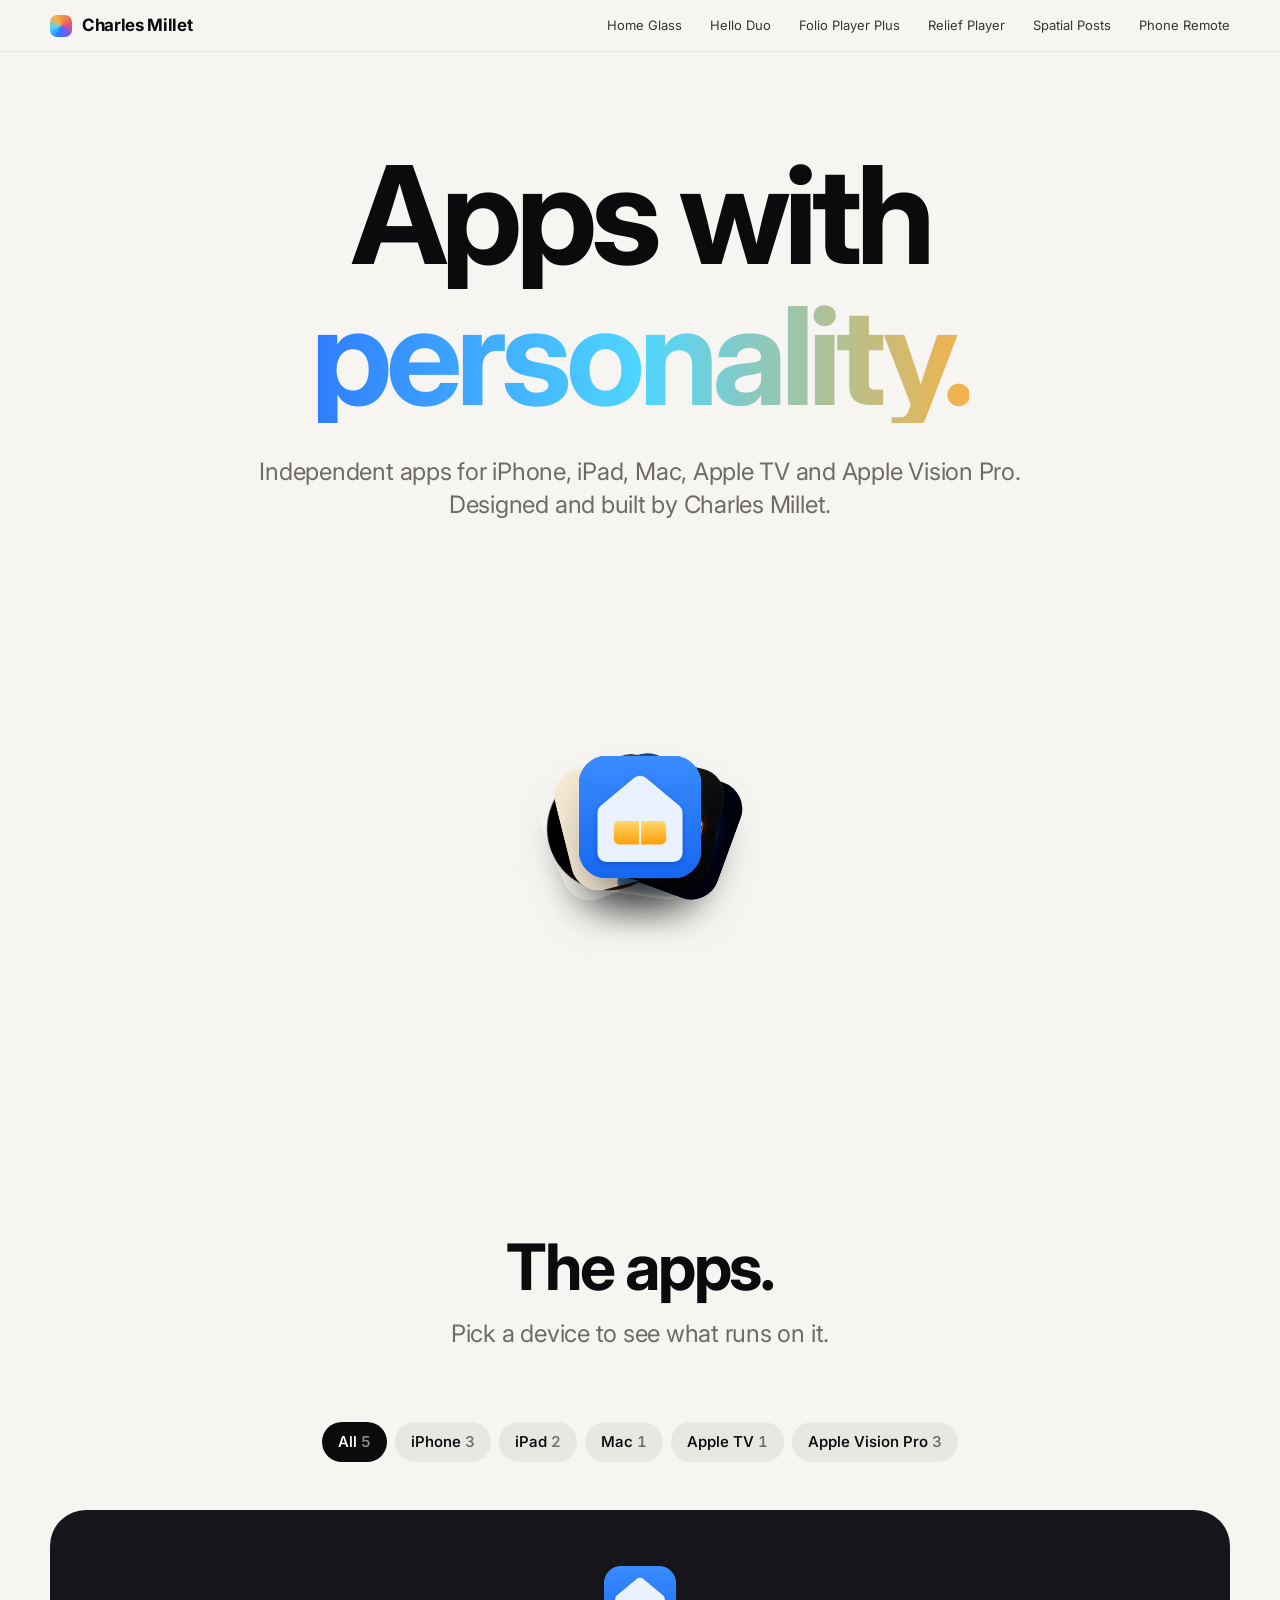
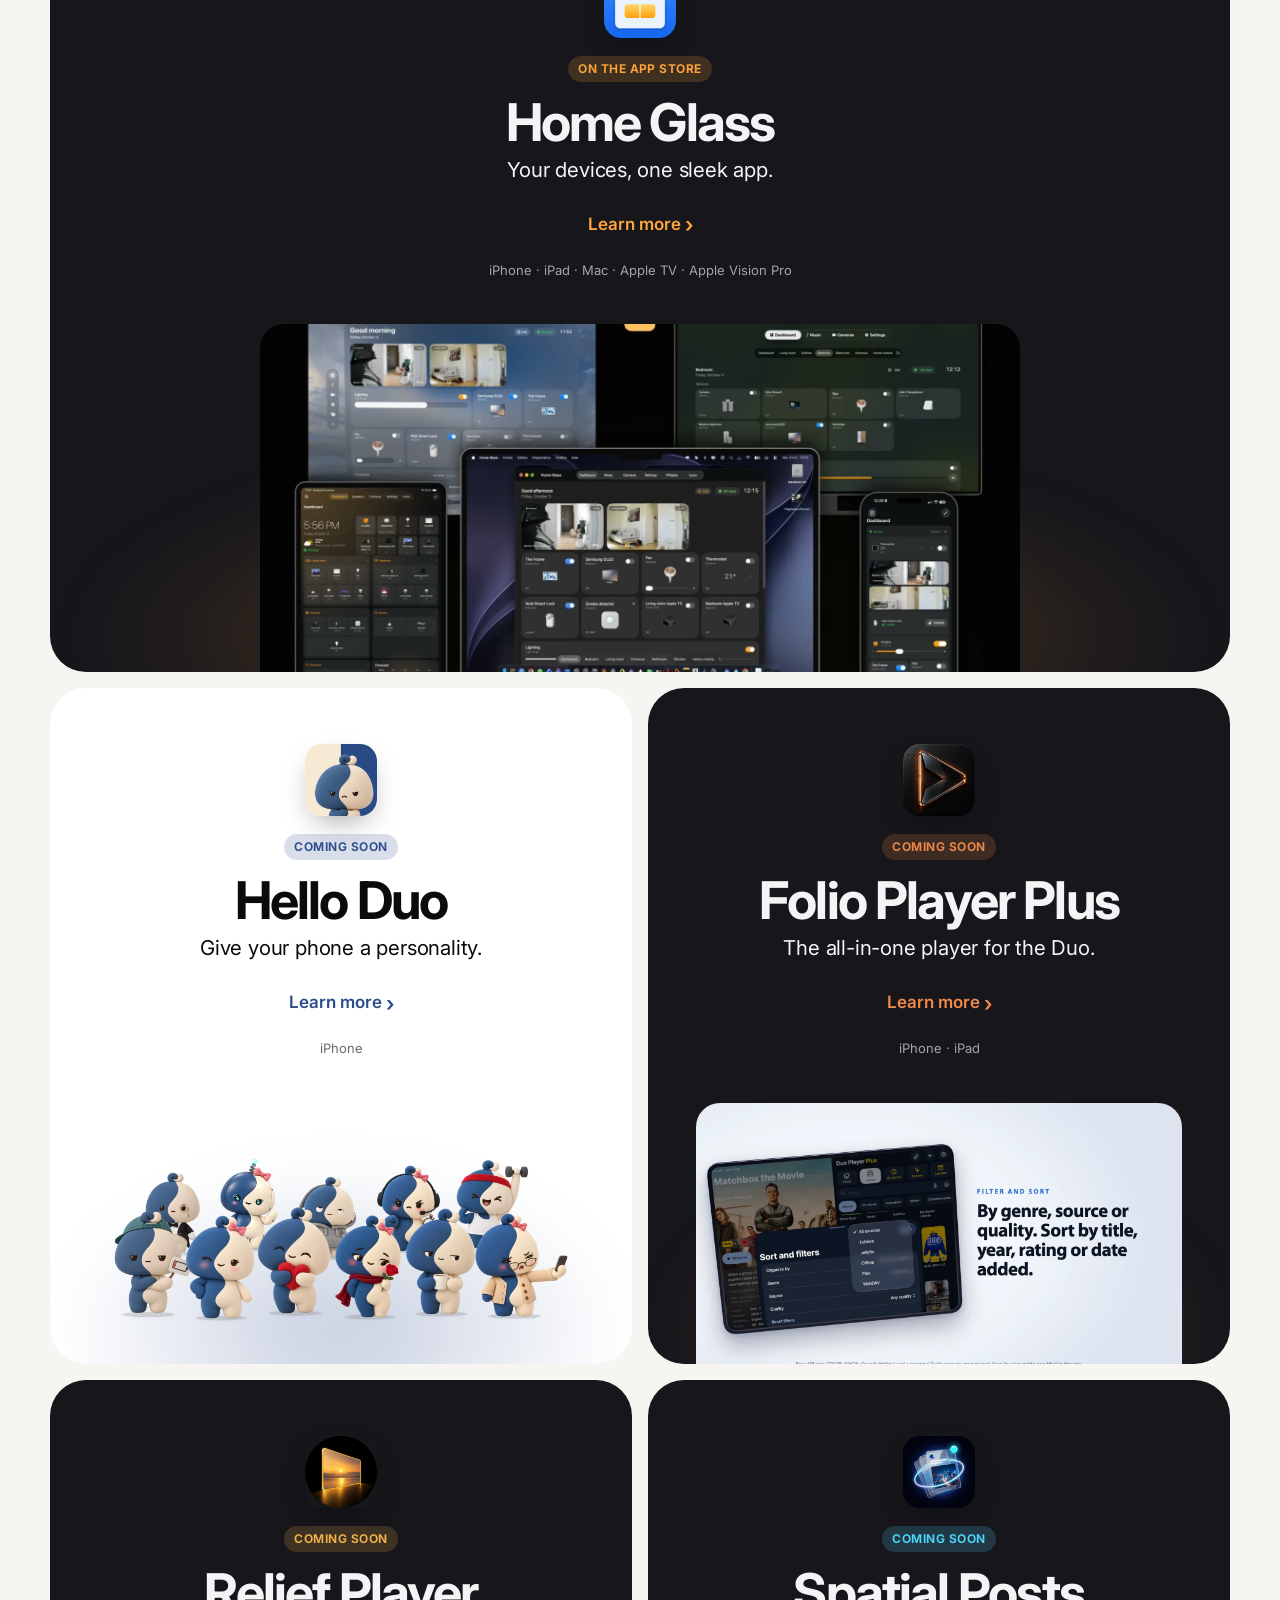
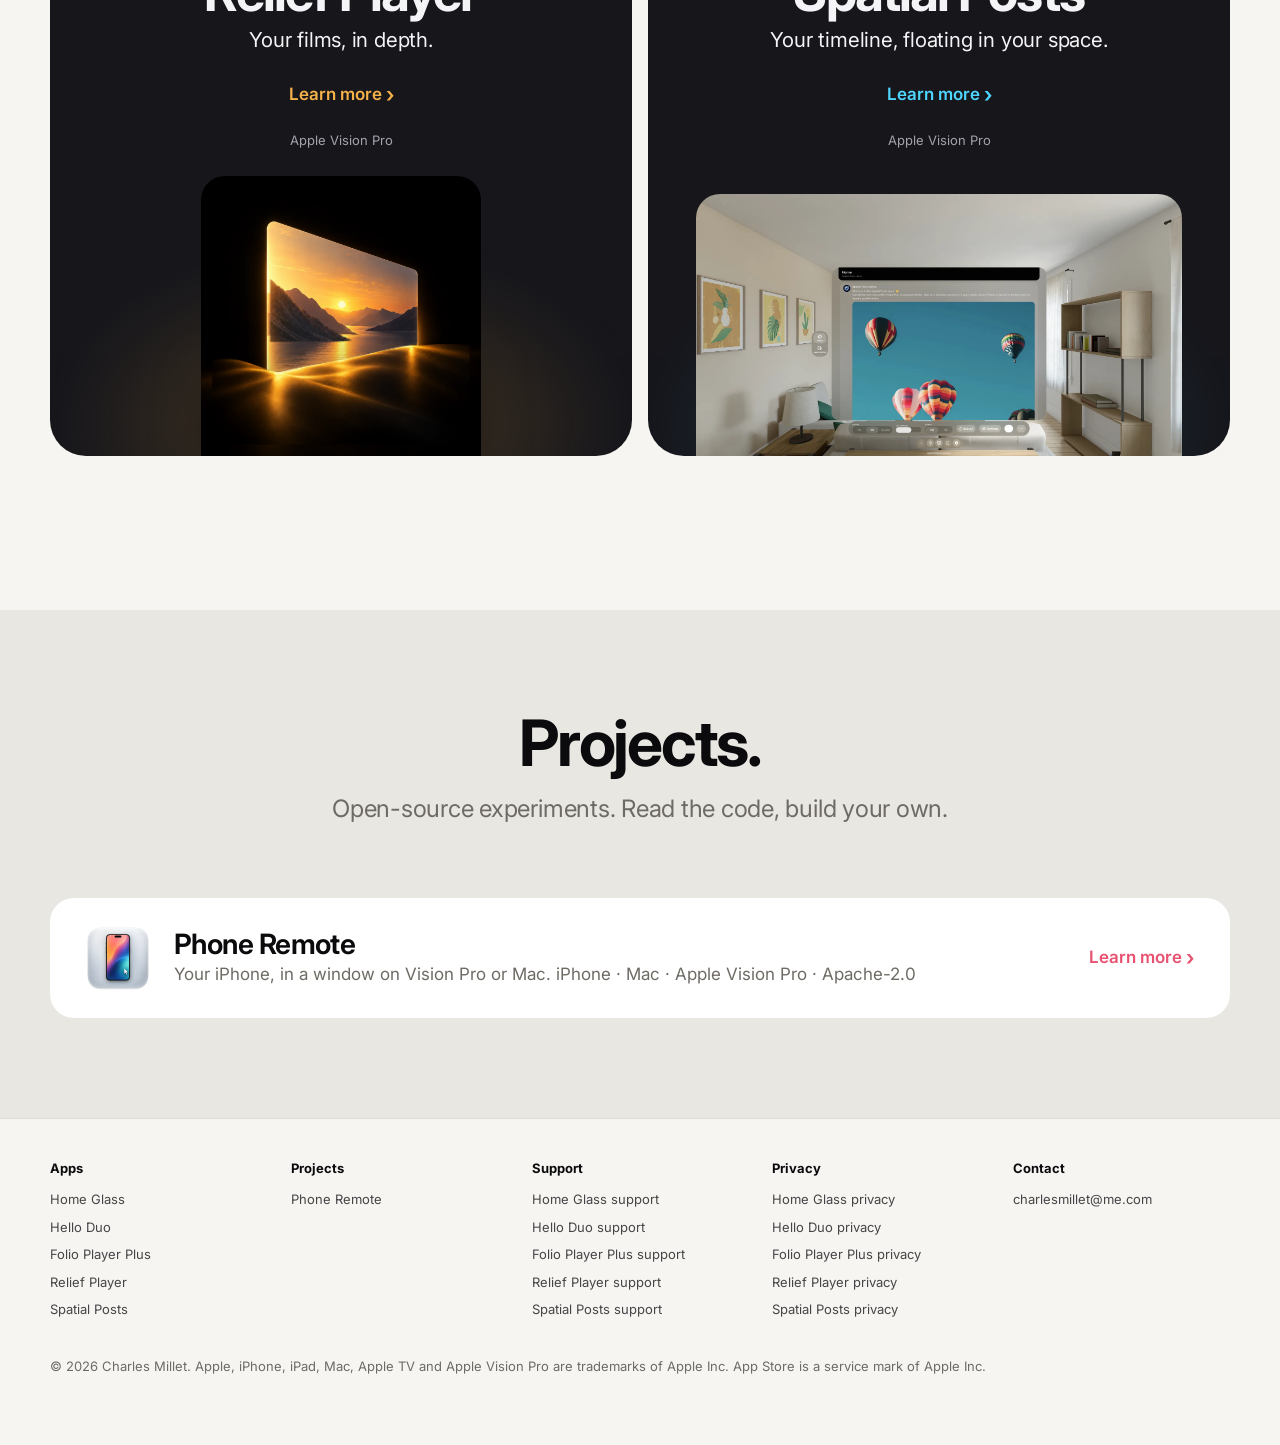
==== index.html @ 2ab5bbbd "Apps site: home page and a page for each app Home Glass, Hello Duo, Folio Player Plus, Relief Player" ====
<!doctype html>
<html lang="en">
<head>
<meta charset="utf-8">
<meta name="viewport" content="width=device-width, initial-scale=1, viewport-fit=cover">
<title>Charles Millet — Apps</title>
<meta name="description" content="Independent apps for iPhone, iPad, Mac, Apple TV and Apple Vision Pro, designed and built by Charles Millet.">
<link rel="canonical" href="https://charlesmillet85.github.io/">
<meta property="og:type" content="website">
<meta property="og:title" content="Charles Millet — Apps">
<meta property="og:description" content="Independent apps for iPhone, iPad, Mac, Apple TV and Apple Vision Pro, designed and built by Charles Millet.">
<meta property="og:url" content="https://charlesmillet85.github.io/">
<meta property="og:image" content="https://charlesmillet85.github.io/assets/media/home-ecosystem.webp">
<meta name="twitter:card" content="summary_large_image">
<meta name="theme-color" content="#0b0b0e">
<link rel="icon" href="./assets/favicon.svg" type="image/svg+xml">
<link rel="preconnect" href="https://fonts.googleapis.com">
<link rel="preconnect" href="https://fonts.gstatic.com" crossorigin>
<link rel="stylesheet" href="https://fonts.googleapis.com/css2?family=Inter:wght@400;500;600;700&display=swap">
<link rel="stylesheet" href="./assets/site.css">
</head>
<body class="theme-light">

<header class="gnav">
  <nav class="wrap" aria-label="Main">
    <a class="brand" href="./"><span class="brand-mark" aria-hidden="true"></span>Charles Millet</a>
    <button class="menu-btn" aria-label="Menu" aria-expanded="false" aria-controls="gnav-list"><span></span><span></span></button>
    <ul id="gnav-list">
      <li><a href="./apps/home-glass/">Home Glass</a></li>
      <li><a href="./apps/hello-duo/">Hello Duo</a></li>
      <li><a href="./apps/folio-player-plus/">Folio Player Plus</a></li>
      <li><a href="./apps/relief-player/">Relief Player</a></li>
      <li><a href="./apps/spatial-posts/">Spatial Posts</a></li>
      <li><a href="./apps/phone-remote/">Phone Remote</a></li>
    </ul>
  </nav>
</header>
<main>
  <section class="home-hero">
    <div class="wrap">
      <h1 class="display">
        <span class="hero-line"><span style="--d:.05s">Apps with</span></span>
        <span class="hero-line"><span class="grad-word" style="--d:.18s">personality.</span></span>
      </h1>
      <p class="lead fade-up">Independent apps for iPhone, iPad, Mac, Apple TV and Apple Vision Pro. Designed and built by Charles Millet.</p>
    </div>
    <div class="constellation" data-scrub="constellation" aria-label="All apps">
      <a href="apps/home-glass/" style="--x:0;--y:-24;--r:0;--z:6" aria-label="Home Glass"><img src="assets/icons/home.svg" alt=""></a>
      <a href="apps/hello-duo/" style="--x:-140;--y:14;--r:-14;--z:5" aria-label="Hello Duo"><img src="assets/icons/hello.webp" alt=""></a>
      <a href="apps/folio-player-plus/" style="--x:140;--y:14;--r:12;--z:5" aria-label="Folio Player Plus"><img src="assets/icons/folio.webp" alt=""></a>
      <a href="apps/relief-player/" style="--x:-262;--y:74;--r:-22;--z:4" aria-label="Relief Player"><img src="assets/icons/relief.webp" alt=""></a>
      <a href="apps/spatial-posts/" style="--x:262;--y:74;--r:20;--z:4" aria-label="Spatial Posts"><img src="assets/icons/posts.webp" alt=""></a>
      <a href="apps/phone-remote/" style="--x:0;--y:112;--r:8;--z:3" aria-label="Phone Remote"><img src="assets/icons/remote.webp" alt=""></a>
    </div>
  </section>

  <section class="section" id="apps">
    <div class="wrap">
      <div class="section-head reveal">
        <h2 class="h2">The apps.</h2>
        <p class="lead muted">Pick a device to see what runs on it.</p>
      </div>
      <div class="chips reveal" role="group" aria-label="Filter by device">
        <button class="chip" data-platform="all" aria-pressed="true">All<span class="chip-count">5</span></button>
        <button class="chip" data-platform="iPhone" aria-pressed="false">iPhone<span class="chip-count">3</span></button>
        <button class="chip" data-platform="iPad" aria-pressed="false">iPad<span class="chip-count">2</span></button>
        <button class="chip" data-platform="Mac" aria-pressed="false">Mac<span class="chip-count">1</span></button>
        <button class="chip" data-platform="Apple TV" aria-pressed="false">Apple TV<span class="chip-count">1</span></button>
        <button class="chip" data-platform="Apple Vision Pro" aria-pressed="false">Apple Vision Pro<span class="chip-count">3</span></button>
      </div>
      <div class="tiles">
        
        <a class="tile theme-dark reveal scale wide" href="apps/home-glass/" data-platforms="iPhone|iPad|Mac|Apple TV|Apple Vision Pro" style="--accent:#ffa53a;--accent-2:#2f7cff;--d:0s">
          <span class="glow" aria-hidden="true"></span>
          <img class="tile-icon" src="assets/icons/home.svg" alt="">
          <span class="badge">On the App Store</span>
          <h3 class="h2">Home Glass</h3>
          <p class="lead">Your devices, one sleek app.</p>
          <span class="btns"><span class="link">Learn more</span></span>
          <span class="platforms muted">iPhone · iPad · Mac · Apple TV · Apple Vision Pro</span>
          <span class="tile-media"><img src="./assets/media/home-ecosystem.webp" alt="Home Glass on iPhone, iPad, Mac and Apple Vision Pro" loading="lazy"></span>
        </a>
        <a class="tile theme-light reveal scale" href="apps/hello-duo/" data-platforms="iPhone" style="--accent:#2c4c8c;--accent-2:#f0e4d2;--d:0.08s">
          <span class="glow" aria-hidden="true"></span>
          <img class="tile-icon" src="assets/icons/hello.webp" alt="">
          <span class="badge">Coming soon</span>
          <h3 class="h2">Hello Duo</h3>
          <p class="lead">Give your phone a personality.</p>
          <span class="btns"><span class="link">Learn more</span></span>
          <span class="platforms muted">iPhone</span>
          <span class="tile-media"><img src="./assets/media/hello-family.webp" alt="The Hello Duo characters" loading="lazy" style="object-fit:contain"></span>
        </a>
        <a class="tile theme-dark reveal scale" href="apps/folio-player-plus/" data-platforms="iPhone|iPad" style="--accent:#f0894a;--accent-2:#3a3a40;--d:0s">
          <span class="glow" aria-hidden="true"></span>
          <img class="tile-icon" src="assets/icons/folio.webp" alt="">
          <span class="badge">Coming soon</span>
          <h3 class="h2">Folio Player Plus</h3>
          <p class="lead">The all-in-one player for the Duo.</p>
          <span class="btns"><span class="link">Learn more</span></span>
          <span class="platforms muted">iPhone · iPad</span>
          <span class="tile-media"><img src="./assets/media/folio-still-30.webp" alt="Folio Player Plus library" loading="lazy"></span>
        </a>
        <a class="tile theme-dark reveal scale" href="apps/relief-player/" data-platforms="Apple Vision Pro" style="--accent:#f5b24a;--accent-2:#4a2a0a;--d:0.08s">
          <span class="glow" aria-hidden="true"></span>
          <img class="tile-icon" src="assets/icons/relief.webp" alt="">
          <span class="badge">Coming soon</span>
          <h3 class="h2">Relief Player</h3>
          <p class="lead">Your films, in depth.</p>
          <span class="btns"><span class="link">Learn more</span></span>
          <span class="platforms muted">Apple Vision Pro</span>
          <span class="tile-media layers-mini"><div class="layers"><img src="./assets/media/relief-back.webp" alt="" loading="lazy"><img src="./assets/media/relief-middle.webp" alt="" loading="lazy"><img src="./assets/media/relief-front.webp" alt="" loading="lazy"></div></span>
        </a>
        <a class="tile theme-dark reveal scale" href="apps/spatial-posts/" data-platforms="Apple Vision Pro" style="--accent:#4fd6ff;--accent-2:#1b2a6b;--d:0s">
          <span class="glow" aria-hidden="true"></span>
          <img class="tile-icon" src="assets/icons/posts.webp" alt="">
          <span class="badge">Coming soon</span>
          <h3 class="h2">Spatial Posts</h3>
          <p class="lead">Your timeline, floating in your space.</p>
          <span class="btns"><span class="link">Learn more</span></span>
          <span class="platforms muted">Apple Vision Pro</span>
          <span class="tile-media"><img src="./assets/media/posts-timeline.webp" alt="Spatial Posts on Apple Vision Pro" loading="lazy"></span>
        </a>
      </div>
    </div>
  </section>

  <section class="section tight" id="projects" style="background:var(--grey-1)">
    <div class="wrap">
      <div class="section-head reveal">
        <h2 class="h2">Projects.</h2>
        <p class="lead muted">Open-source experiments. Read the code, build your own.</p>
      </div>
      
      <a class="project reveal" href="apps/phone-remote/" style="--accent:#e8516f;--accent-2:#6b5cff">
        <img src="assets/icons/remote.webp" alt="">
        <div>
          <h3 class="h3">Phone Remote</h3>
          <p class="muted">Your iPhone, in a window on Vision Pro or Mac. iPhone · Mac · Apple Vision Pro · Apache-2.0</p>
        </div>
        <span class="btns"><span class="link">Learn more</span></span>
      </a>
    </div>
  </section>
</main>

<footer class="footer">
  <div class="wrap">
    
    <div class="footer-cols">
      <div>
        <h4>Apps</h4>
        <ul><li><a href="./apps/home-glass/">Home Glass</a></li><li><a href="./apps/hello-duo/">Hello Duo</a></li><li><a href="./apps/folio-player-plus/">Folio Player Plus</a></li><li><a href="./apps/relief-player/">Relief Player</a></li><li><a href="./apps/spatial-posts/">Spatial Posts</a></li></ul>
      </div>
      <div>
        <h4>Projects</h4>
        <ul><li><a href="./apps/phone-remote/">Phone Remote</a></li></ul>
      </div>
      <div>
        <h4>Support</h4>
        <ul>
          <li><a href="https://charlesmillet85.github.io/spatial-home/">Home Glass support</a></li><li><a href="https://charlesmillet85.github.io/hello-duo/">Hello Duo support</a></li><li><a href="https://charlesmillet85.github.io/folioplayerplus/support.html">Folio Player Plus support</a></li><li><a href="https://charlesmillet85.github.io/relief/">Relief Player support</a></li><li><a href="https://charlesmillet85.github.io/spatial-posts/">Spatial Posts support</a></li>
        </ul>
      </div>
      <div>
        <h4>Privacy</h4>
        <ul>
          <li><a href="https://charlesmillet85.github.io/spatial-home/privacy">Home Glass privacy</a></li><li><a href="https://charlesmillet85.github.io/hello-duo/privacy.html">Hello Duo privacy</a></li><li><a href="https://charlesmillet85.github.io/folioplayerplus/privacy.html">Folio Player Plus privacy</a></li><li><a href="https://charlesmillet85.github.io/relief/privacy.html">Relief Player privacy</a></li><li><a href="https://charlesmillet85.github.io/spatial-posts/privacy">Spatial Posts privacy</a></li>
        </ul>
      </div>
      <div>
        <h4>Contact</h4>
        <ul><li><a href="mailto:charlesmillet@me.com">charlesmillet@me.com</a></li></ul>
      </div>
    </div>
    <p class="muted">© 2026 Charles Millet. Apple, iPhone, iPad, Mac, Apple TV and Apple Vision Pro are trademarks of Apple Inc. App Store is a service mark of Apple Inc.</p>
  </div>
</footer>
<script src="./assets/site.js" defer></script>
</body>
</html>
---- assets/site.css ----
/* Charles Millet — Apps. One stylesheet for every page. */

:root {
  --ink: #0b0b0e;
  --paper: #f6f5f2;
  --white: #ffffff;
  --grey-1: #e9e7e2;
  --grey-2: #b9b6ae;
  --grey-3: #6e6b65;
  --night: #0b0b0e;
  --night-2: #16161b;
  --night-3: #23232a;
  --accent: #2f7cff;
  --accent-2: #ffa53a;
  --radius-xl: 36px;
  --radius-l: 24px;
  --radius-m: 16px;
  --nav-h: 52px;
  --gutter: clamp(16px, 4vw, 48px);
  --max: 1180px;
  --ease: cubic-bezier(.22, .61, .36, 1);
  --font: "Inter", system-ui, -apple-system, "Segoe UI", Roboto, sans-serif;
  color-scheme: light;
}

* { box-sizing: border-box; }
html { -webkit-text-size-adjust: 100%; scroll-padding-top: calc(var(--nav-h) * 2); }
body {
  margin: 0;
  font-family: var(--font);
  font-size: 17px;
  line-height: 1.5;
  color: var(--ink);
  background: var(--paper);
  -webkit-font-smoothing: antialiased;
  text-rendering: optimizeLegibility;
  overflow-x: hidden;
}
img, video { display: block; max-width: 100%; }
a { color: inherit; }
button { font: inherit; color: inherit; }
.visually-hidden { position: absolute !important; width: 1px; height: 1px; overflow: hidden; clip: rect(0 0 0 0); white-space: nowrap; }

.wrap { width: min(100% - 2 * var(--gutter), var(--max)); margin-inline: auto; }

/* ---------- themes ---------- */
.theme-dark { background: var(--night); color: #f4f4f6; color-scheme: dark; }
.theme-dark .muted { color: #a3a3ad; }
.theme-light { background: var(--paper); color: var(--ink); }
.muted { color: var(--grey-3); }

/* ---------- type ---------- */
.kicker { font-size: 15px; font-weight: 600; letter-spacing: .02em; color: var(--accent); margin: 0 0 12px; }
.display {
  font-size: clamp(48px, 9vw, 112px);
  line-height: .98;
  letter-spacing: -.045em;
  font-weight: 700;
  margin: 0;
}
.h2 { font-size: clamp(34px, 5.4vw, 64px); line-height: 1.04; letter-spacing: -.035em; font-weight: 700; margin: 0 0 16px; }
.h3 { font-size: clamp(22px, 2.4vw, 28px); line-height: 1.15; letter-spacing: -.02em; font-weight: 650; margin: 0 0 8px; }
.lead { font-size: clamp(19px, 2vw, 24px); line-height: 1.4; letter-spacing: -.01em; margin: 0; max-width: 36em; }

/* ---------- buttons ---------- */
.btns { display: flex; flex-wrap: wrap; gap: 12px 20px; align-items: center; }
.btn {
  display: inline-flex; align-items: center; gap: 8px;
  min-height: 44px; padding: 11px 22px;
  border-radius: 999px; border: 0;
  background: var(--accent); color: #fff;
  font-size: 17px; font-weight: 600; text-decoration: none; cursor: pointer;
  transition: transform .25s var(--ease), filter .25s var(--ease);
}
.btn:hover { filter: brightness(1.08); transform: translateY(-1px); }
.btn:active { transform: scale(.97); }
.btn.ghost { background: transparent; color: var(--accent); box-shadow: inset 0 0 0 1.5px currentColor; }
.btn.small { min-height: 30px; padding: 5px 14px; font-size: 13px; }
.btn.disabled { background: var(--grey-1); color: var(--grey-3); cursor: default; pointer-events: none; }
.theme-dark .btn.disabled { background: var(--night-3); color: #a3a3ad; }
.link { color: var(--accent); text-decoration: none; font-weight: 600; display: inline-flex; align-items: center; gap: 4px; min-height: 44px; }
.link::after { content: "›"; font-size: 1.25em; line-height: 1; transition: transform .25s var(--ease); }
.link:hover::after { transform: translateX(3px); }
.link.no-arrow::after { content: none; }

/* ---------- global nav ---------- */
.gnav {
  position: sticky; top: 0; z-index: 50;
  height: var(--nav-h);
  background: rgba(246, 245, 242, .72);
  backdrop-filter: saturate(180%) blur(20px);
  -webkit-backdrop-filter: saturate(180%) blur(20px);
  border-bottom: 1px solid rgba(0, 0, 0, .06);
}
.gnav.dark { background: rgba(11, 11, 14, .72); color: #f4f4f6; border-bottom-color: rgba(255, 255, 255, .08); }
.gnav .wrap { height: 100%; display: flex; align-items: center; justify-content: space-between; gap: 24px; }
.brand { display: inline-flex; align-items: center; gap: 10px; text-decoration: none; font-weight: 700; letter-spacing: -.02em; font-size: 17px; min-height: 44px; }
.brand-mark { width: 22px; height: 22px; border-radius: 7px; background: conic-gradient(from 200deg, #2f7cff, #4fd6ff, #f5b24a, #f0894a, #e8516f, #6b5cff, #2f7cff); }
.gnav ul { list-style: none; display: flex; gap: 28px; margin: 0; padding: 0; }
.gnav ul a { font-size: 13px; text-decoration: none; opacity: .82; transition: opacity .2s; display: inline-flex; align-items: center; min-height: 44px; }
.gnav ul a:hover, .gnav ul a[aria-current="page"] { opacity: 1; }
.menu-btn { display: none; width: 44px; height: 44px; border: 0; background: none; cursor: pointer; position: relative; margin-right: -10px; }
.menu-btn span { position: absolute; left: 13px; right: 13px; height: 1.5px; background: currentColor; transition: transform .35s var(--ease); }
.menu-btn span:first-child { top: 18px; }
.menu-btn span:last-child { top: 25px; }
.menu-open .menu-btn span:first-child { transform: translateY(3.5px) rotate(45deg); }
.menu-open .menu-btn span:last-child { transform: translateY(-3.5px) rotate(-45deg); }

@media (max-width: 860px) {
  .menu-btn { display: block; }
  .gnav ul {
    position: fixed; inset: var(--nav-h) 0 auto 0; height: calc(100dvh - var(--nav-h));
    flex-direction: column; gap: 0; padding: 12px var(--gutter) 40px;
    background: inherit; backdrop-filter: inherit; -webkit-backdrop-filter: inherit;
    opacity: 0; visibility: hidden; transform: translateY(-8px);
    transition: opacity .35s var(--ease), transform .35s var(--ease), visibility 0s .35s;
  }
  .gnav { background: rgba(246, 245, 242, .94); }
  .gnav.dark { background: rgba(11, 11, 14, .94); }
  .menu-open .gnav ul { opacity: 1; visibility: visible; transform: none; transition-delay: 0s; }
  .gnav ul a { font-size: 28px; font-weight: 650; letter-spacing: -.02em; opacity: 1; padding: 6px 0; }
  .menu-open .gnav ul li { animation: menuIn .5s var(--ease) both; }
  .menu-open .gnav ul li:nth-child(2) { animation-delay: .03s; }
  .menu-open .gnav ul li:nth-child(3) { animation-delay: .06s; }
  .menu-open .gnav ul li:nth-child(4) { animation-delay: .09s; }
  .menu-open .gnav ul li:nth-child(5) { animation-delay: .12s; }
  .menu-open .gnav ul li:nth-child(6) { animation-delay: .15s; }
  .menu-open .gnav ul li:nth-child(7) { animation-delay: .18s; }
  body.menu-open { overflow: hidden; }
}
@keyframes menuIn { from { opacity: 0; transform: translateY(-10px); } }

/* ---------- local (app) nav ---------- */
.lnav {
  position: sticky; top: var(--nav-h); z-index: 40;
  height: 52px;
  background: rgba(246, 245, 242, .72);
  backdrop-filter: saturate(180%) blur(20px);
  -webkit-backdrop-filter: saturate(180%) blur(20px);
  border-bottom: 1px solid rgba(0, 0, 0, .08);
}
.theme-dark .lnav { background: rgba(11, 11, 14, .72); border-bottom-color: rgba(255, 255, 255, .1); }
.lnav .wrap { height: 100%; display: flex; align-items: center; justify-content: space-between; gap: 16px; }
.lnav-title { display: flex; align-items: center; gap: 10px; font-weight: 650; font-size: 19px; letter-spacing: -.02em; text-decoration: none; white-space: nowrap; }
.lnav-title img { width: 26px; height: 26px; border-radius: 7px; }
.lnav-right { display: flex; align-items: center; gap: 24px; }
.lnav-links { display: flex; gap: 22px; }
.lnav-links a { font-size: 12px; text-decoration: none; opacity: .7; transition: opacity .2s; }
.lnav-links a:hover, .lnav-links a.active { opacity: 1; }
@media (max-width: 720px) { .lnav-links { display: none; } .lnav-title { font-size: 17px; } }

/* ---------- reveal on scroll ---------- */
.reveal { opacity: 0; transform: translateY(40px); transition: opacity 1s var(--ease), transform 1s var(--ease); transition-delay: var(--d, 0s); }
.reveal.in { opacity: 1; transform: none; }
.reveal.scale { transform: scale(.94); }
.reveal.scale.in { transform: none; }

/* ---------- home hero ---------- */
.home-hero { padding: clamp(56px, 8vw, 96px) 0 0; text-align: center; overflow: hidden; }
.home-hero .display { font-size: clamp(56px, 11vw, 136px); }
.home-hero .lead { margin: 24px auto 0; color: var(--grey-3); }
.grad-word {
  background: linear-gradient(90deg, #2f7cff, #4fd6ff 25%, #f5b24a 50%, #f0894a 65%, #e8516f 80%, #6b5cff);
  background-size: 200% 100%;
  -webkit-background-clip: text; background-clip: text; color: transparent;
  animation: gradShift 9s ease-in-out infinite alternate;
}
@keyframes gradShift { to { background-position: 100% 0; } }

.hero-line { display: block; overflow: hidden; padding-bottom: .06em; }
.hero-line > span { display: inline-block; animation: lineUp 1.1s var(--ease) both; animation-delay: var(--d, 0s); }
@keyframes lineUp { from { transform: translateY(105%); opacity: 0; } }
.fade-up { animation: fadeUp 1.1s var(--ease) both; animation-delay: var(--d, .35s); }
@keyframes fadeUp { from { opacity: 0; transform: translateY(24px); } }

/* icon constellation: stacked at the start, spreads out as you scroll */
.constellation { position: relative; height: clamp(260px, 42vw, 520px); margin-top: clamp(16px, 3vw, 40px); --p: 0; }
.constellation a {
  --size: clamp(76px, 12vw, 150px);
  position: absolute; left: 50%; top: 50%;
  width: var(--size); height: var(--size);
  margin: calc(var(--size) / -2) 0 0 calc(var(--size) / -2);
  border-radius: 23%;
  transform:
    translate(calc(var(--x) * (.08 + .92 * var(--p)) * var(--spread, 1) * 1%), calc(var(--y) * (.08 + .92 * var(--p)) * var(--spread, 1) * 1%))
    rotate(calc(var(--r) * (1 - var(--p)) * 1deg))
    scale(calc(.82 + .18 * var(--p)));
  transition: transform .12s linear;
  box-shadow: 0 30px 60px -20px rgba(0, 0, 0, .35);
  z-index: var(--z, 1);
}
.constellation a img { width: 100%; height: 100%; border-radius: inherit; object-fit: cover; }
.constellation a:hover { z-index: 10; }
.constellation a:hover img { transform: scale(1.06); }
.constellation a img { transition: transform .4s var(--ease); }
@media (max-width: 640px) { .constellation { --spread: .68; } }
.constellation-hint { font-size: 13px; color: var(--grey-3); margin-top: 8px; }

/* ---------- section scaffolding ---------- */
.section { padding: clamp(80px, 12vw, 160px) 0; }
.section.tight { padding: clamp(56px, 8vw, 100px) 0; }
.section-head { text-align: center; margin-bottom: clamp(40px, 6vw, 72px); }
.section-head .lead { margin: 0 auto; }

/* ---------- platform filter chips ---------- */
.chips { display: flex; flex-wrap: wrap; justify-content: center; gap: 8px; margin: 0 0 clamp(32px, 5vw, 48px); }
.chip {
  border: 0; cursor: pointer;
  min-height: 40px; padding: 8px 16px; border-radius: 999px;
  background: var(--grey-1); color: var(--ink);
  font-size: 15px; font-weight: 550;
  transition: background .25s var(--ease), color .25s var(--ease), transform .2s var(--ease);
}
.chip:hover { transform: translateY(-1px); }
.chip[aria-pressed="true"] { background: var(--ink); color: #fff; }
.chip-count { opacity: .55; margin-left: 4px; font-variant-numeric: tabular-nums; }

/* ---------- app tiles ---------- */
.tiles { display: grid; grid-template-columns: repeat(2, minmax(0, 1fr)); gap: 16px; }
.tile {
  position: relative; overflow: hidden; isolation: isolate;
  border-radius: var(--radius-xl);
  min-height: 560px;
  padding: clamp(36px, 5vw, 56px) clamp(24px, 4vw, 48px) 0;
  display: flex; flex-direction: column; align-items: center; text-align: center;
  text-decoration: none;
  transition: opacity .45s var(--ease), transform .45s var(--ease), filter .45s var(--ease);
}
.tile.wide { grid-column: 1 / -1; min-height: 640px; }
.tile.theme-light { background: var(--white); }
.tile.theme-dark { background: var(--night-2); }
.tile .glow {
  position: absolute; inset: auto -20% -30% -20%; height: 70%; z-index: -1;
  background: radial-gradient(closest-side, color-mix(in srgb, var(--accent) 55%, transparent), transparent 70%);
  opacity: .5; filter: blur(30px);
  transition: opacity .6s var(--ease), transform .8s var(--ease);
}
.tile:hover .glow { opacity: .85; transform: translateY(-6%); }
.tile-icon { width: 72px; height: 72px; border-radius: 17px; margin-bottom: 18px; box-shadow: 0 12px 30px -10px rgba(0, 0, 0, .4); }
.tile .h2 { font-size: clamp(32px, 4.2vw, 52px); margin-bottom: 6px; }
.tile .lead { font-size: clamp(17px, 1.6vw, 21px); }
.tile .btns { justify-content: center; margin-top: 18px; }
.tile .platforms { margin-top: 14px; font-size: 13px; }
.tile-media {
  margin-top: auto; padding-top: 32px; width: 100%;
  display: flex; justify-content: center; align-items: flex-end;
  min-height: 0;
}
.tile-media img, .tile-media video {
  width: 100%; max-width: 760px; max-height: 300px; object-fit: cover;
  border-radius: var(--radius-l) var(--radius-l) 0 0;
  transform: translateY(12px); transition: transform .8s var(--ease);
}
.tile.wide .tile-media img, .tile.wide .tile-media video { max-height: 360px; }
.tile:hover .tile-media img, .tile:hover .tile-media video { transform: translateY(0) scale(1.015); }
.tile-media.layers-mini { height: 280px; position: relative; perspective: 900px; }
.tile-media.layers-mini .layers { width: 280px; height: 280px; }
.tile.is-hidden { display: none; }
.tile.is-leaving { opacity: 0; transform: scale(.96); }

.badge { display: inline-block; font-size: 12px; font-weight: 650; letter-spacing: .04em; text-transform: uppercase; padding: 4px 10px; border-radius: 999px; margin-bottom: 14px; background: color-mix(in srgb, var(--accent) 18%, transparent); color: var(--accent); }

@media (max-width: 860px) {
  .tiles { grid-template-columns: 1fr; }
  .tile, .tile.wide { min-height: 520px; border-radius: var(--radius-l); }
}

/* projects row */
.project {
  display: grid; grid-template-columns: auto 1fr auto; gap: 24px; align-items: center;
  padding: 28px clamp(20px, 3vw, 36px); border-radius: var(--radius-l);
  background: var(--white); text-decoration: none;
  transition: transform .35s var(--ease), box-shadow .35s var(--ease);
}
.project:hover { transform: translateY(-3px); box-shadow: 0 24px 50px -24px rgba(0, 0, 0, .25); }
.project img { width: 64px; height: 64px; border-radius: 15px; }
.project .h3 { margin: 0; }
.project p { margin: 2px 0 0; }
@media (max-width: 640px) { .project { grid-template-columns: auto 1fr; } .project .btns { grid-column: 1 / -1; } }

/* ---------- app page hero ---------- */
.app-hero { padding: clamp(56px, 9vw, 110px) 0 0; text-align: center; overflow: clip; }
.app-hero .app-icon {
  width: clamp(96px, 12vw, 132px); height: clamp(96px, 12vw, 132px);
  border-radius: 23%; margin: 0 auto 28px;
  box-shadow: 0 30px 60px -24px rgba(0, 0, 0, .45);
  transform: perspective(600px) rotateX(var(--rx, 0deg)) rotateY(var(--ry, 0deg));
  transition: transform .2s ease-out;
  animation: iconIn 1.2s var(--ease) both;
}
@keyframes iconIn { from { opacity: 0; transform: scale(.7) translateY(20px); } }
.app-hero .lead { margin: 28px auto 0; }
.app-hero .btns { justify-content: center; margin-top: 32px; }
.platform-list { display: flex; flex-wrap: wrap; justify-content: center; gap: 6px 16px; margin: 20px 0 0; padding: 0; list-style: none; font-size: 14px; }

/* the media card that grows to full bleed as you scroll */
.expand { --p: 0; margin-top: clamp(48px, 7vw, 88px); }
.expand-inner {
  width: calc(100% - (1 - var(--p)) * 2 * max(var(--gutter), (100vw - var(--max)) / 2 + 60px));
  margin-inline: auto;
  border-radius: calc((1 - var(--p)) * var(--radius-xl));
  overflow: hidden; position: relative;
  aspect-ratio: 16 / 9; max-height: 92vh;
  background: #000;
  transform: translateZ(0);
}
.expand-inner video, .expand-inner > img { width: 100%; height: 100%; object-fit: cover; }
.theme-light .expand-inner { background: var(--white); }
.expand-inner.contain video, .expand-inner.contain > img { object-fit: contain; }
@media (max-width: 720px) { .expand-inner { aspect-ratio: 4 / 3; } }
.media-toggle {
  position: absolute; right: 16px; bottom: 16px;
  width: 44px; height: 44px; border-radius: 50%; border: 0; cursor: pointer;
  background: rgba(30, 30, 34, .55); color: #fff;
  backdrop-filter: blur(12px); -webkit-backdrop-filter: blur(12px);
  display: grid; place-items: center;
}
.media-toggle svg { width: 16px; height: 16px; }

/* layered parallax (visionOS-style icon layers) */
.layers-stage { display: grid; place-items: center; width: 100%; height: 100%; background: #000; perspective: 1100px; }
.layers { position: relative; width: min(56vh, 70vw); aspect-ratio: 1; transform-style: preserve-3d; transform: rotateX(var(--rx, 0deg)) rotateY(var(--ry, 0deg)); transition: transform .25s ease-out; }
.layers img { position: absolute; inset: 0; width: 100%; height: 100%; object-fit: contain; }
.layers img:nth-child(1) { transform: translateZ(0) scale(1); mix-blend-mode: lighten; }
.layers img:nth-child(2) { transform: translateZ(calc(40px + 30px * var(--p, 0))) scale(.96); }
.layers img:nth-child(3) { transform: translateZ(calc(80px + 70px * var(--p, 0))) scale(.92); filter: drop-shadow(0 24px 30px rgba(0, 0, 0, .55)); }

/* ---------- word-by-word statement ---------- */
.statement { font-size: clamp(30px, 4.6vw, 56px); line-height: 1.12; letter-spacing: -.03em; font-weight: 700; margin: 0; max-width: 20em; }
.statement .w { opacity: .18; transition: opacity .3s linear; }
.statement .w.on { opacity: 1; }

/* ---------- feature cards ---------- */
.features { display: grid; grid-template-columns: repeat(2, minmax(0, 1fr)); gap: 16px; }
.feature {
  padding: clamp(28px, 4vw, 44px); border-radius: var(--radius-l);
  background: var(--white); position: relative; overflow: hidden;
  min-height: 260px; display: flex; flex-direction: column; justify-content: flex-end;
}
.theme-dark .feature { background: var(--night-2); }
.feature .num { position: absolute; top: clamp(24px, 3vw, 36px); left: clamp(28px, 4vw, 44px); font-size: 14px; font-weight: 700; color: var(--accent); font-variant-numeric: tabular-nums; }
.feature::before {
  content: ""; position: absolute; width: 260px; height: 260px; right: -90px; top: -90px; border-radius: 50%;
  background: radial-gradient(closest-side, color-mix(in srgb, var(--accent) 35%, transparent), transparent);
  opacity: 0; transition: opacity .6s var(--ease), transform .8s var(--ease);
}
.feature:hover::before { opacity: 1; transform: translate(-20px, 20px); }
.feature p { margin: 0; font-size: 17px; }
@media (max-width: 720px) { .features { grid-template-columns: 1fr; } .feature { min-height: 0; padding-top: 72px; } }

/* ---------- sticky story ---------- */
.story { display: grid; grid-template-columns: 1fr 1.25fr; gap: clamp(32px, 6vw, 96px); }
.story-steps { padding: 20vh 0 30vh; }
.story-step { min-height: 70vh; display: flex; flex-direction: column; justify-content: center; opacity: .25; transition: opacity .5s var(--ease); }
.story-step.active { opacity: 1; }
.story-media { position: sticky; top: calc(var(--nav-h) * 2 + 4vh); height: calc(100vh - var(--nav-h) * 2 - 8vh); display: grid; place-items: center; }
.story-media img {
  grid-area: 1 / 1; width: 100%; max-height: 100%; object-fit: contain;
  opacity: 0; transform: scale(.96) translateY(20px);
  transition: opacity .7s var(--ease), transform .9s var(--ease);
}
.story-media img.active { opacity: 1; transform: none; }
.story-step .story-inline { display: none; }
@media (max-width: 860px) {
  .story { grid-template-columns: 1fr; }
  .story-media { display: none; }
  .story-steps { padding: 0; }
  .story-step { min-height: 0; opacity: 1; margin-bottom: 64px; }
  .story-step .story-inline { display: block; margin-top: 24px; border-radius: var(--radius-m); }
}

/* ---------- quotes carousel ---------- */
.quotes { text-align: center; position: relative; min-height: clamp(220px, 28vw, 320px); display: grid; place-items: center; }
.quote { grid-area: 1 / 1; margin: 0; opacity: 0; transform: translateY(24px) scale(.98); transition: opacity .7s var(--ease), transform .8s var(--ease); pointer-events: none; }
.quote.active { opacity: 1; transform: none; pointer-events: auto; }
.quote blockquote { margin: 0; font-size: clamp(36px, 6.5vw, 84px); line-height: 1.02; letter-spacing: -.04em; font-weight: 700; }
.quote figcaption { margin-top: 18px; color: var(--accent); font-weight: 600; }
.dots { display: flex; justify-content: center; gap: 4px; margin-top: 28px; }
.dots button { width: 32px; height: 32px; border: 0; background: none; cursor: pointer; display: grid; place-items: center; padding: 0; }
.dots button::before { content: ""; width: 8px; height: 8px; border-radius: 99px; background: currentColor; opacity: .25; transition: width .4s var(--ease), opacity .3s; }
.dots button[aria-current="true"]::before { width: 24px; opacity: .9; }

/* ---------- gallery ---------- */
.gallery { position: relative; }
.gallery-track {
  display: flex; gap: 20px; overflow-x: auto; scroll-snap-type: x mandatory;
  padding: 0 max(var(--gutter), calc((100vw - var(--max)) / 2)) 8px;
  scrollbar-width: none; scroll-behavior: smooth;
}
.gallery-track::-webkit-scrollbar { display: none; }
.gallery-item { flex: 0 0 min(84vw, 900px); scroll-snap-align: center; margin: 0; }
.gallery-item img { width: 100%; aspect-ratio: 16 / 10; object-fit: cover; border-radius: var(--radius-l); background: var(--grey-1); }
.theme-dark .gallery-item img { background: var(--night-2); }
.gallery-item figcaption { font-size: 14px; margin-top: 12px; }
.gallery-nav { display: flex; justify-content: flex-end; gap: 12px; margin-top: 20px; }
.round-btn {
  width: 44px; height: 44px; border-radius: 50%; border: 0; cursor: pointer;
  background: var(--grey-1); display: grid; place-items: center;
  transition: opacity .25s, transform .2s var(--ease);
}
.theme-dark .round-btn { background: var(--night-3); }
.round-btn:hover { transform: scale(1.06); }
.round-btn:disabled { opacity: .35; cursor: default; transform: none; }
.round-btn svg { width: 18px; height: 18px; }

/* ---------- film ---------- */
.film-card {
  position: relative; display: block; width: 100%; border: 0; padding: 0; cursor: pointer;
  border-radius: var(--radius-xl); overflow: hidden; aspect-ratio: 16 / 9; background: #000;
}
.film-card img { width: 100%; height: 100%; object-fit: cover; transition: transform 1.2s var(--ease), opacity .6s; opacity: .85; }
.film-card:hover img { transform: scale(1.03); opacity: 1; }
.film-play {
  position: absolute; left: 50%; top: 50%; transform: translate(-50%, -50%);
  display: inline-flex; align-items: center; gap: 12px;
  padding: 14px 26px 14px 16px; border-radius: 999px;
  background: rgba(255, 255, 255, .88); color: #0b0b0e; font-weight: 650; white-space: nowrap; font-size: clamp(14px, 1.6vw, 17px);
  backdrop-filter: blur(16px); -webkit-backdrop-filter: blur(16px);
  transition: transform .35s var(--ease);
}
.film-card:hover .film-play { transform: translate(-50%, -50%) scale(1.05); }
.film-play svg { width: 32px; height: 32px; }
dialog.film-dialog { padding: 0; border: 0; background: transparent; width: min(100vw - 32px, 1280px); max-width: none; max-height: none; overflow: visible; }
dialog.film-dialog::backdrop { background: rgba(0, 0, 0, .9); backdrop-filter: blur(8px); }
dialog.film-dialog[open] { animation: dlgIn .45s var(--ease); }
@keyframes dlgIn { from { opacity: 0; transform: scale(.94); } }
dialog.film-dialog video { width: 100%; border-radius: var(--radius-m); background: #000; }
.dialog-close { position: fixed; top: 16px; right: 16px; width: 44px; height: 44px; border-radius: 50%; border: 0; background: rgba(255, 255, 255, .16); color: #fff; font-size: 24px; cursor: pointer; }

/* ---------- FAQ ---------- */
.faq { max-width: 820px; margin: 0 auto; }
.faq details { border-bottom: 1px solid rgba(0, 0, 0, .12); }
.theme-dark .faq details { border-bottom-color: rgba(255, 255, 255, .14); }
.faq summary {
  list-style: none; cursor: pointer; padding: 24px 40px 24px 0; position: relative;
  font-size: clamp(19px, 2vw, 22px); font-weight: 650; letter-spacing: -.015em;
}
.faq summary::-webkit-details-marker { display: none; }
.faq summary::after { content: "+"; position: absolute; right: 4px; top: 50%; transform: translateY(-50%); font-size: 28px; font-weight: 300; transition: transform .35s var(--ease); }
.faq details[open] summary::after { transform: translateY(-50%) rotate(45deg); }
.faq .answer { overflow: hidden; }
.faq .answer p { margin: 0 0 24px; max-width: 40em; }

/* ---------- final CTA ---------- */
.cta { text-align: center; }
.cta img { width: 96px; height: 96px; border-radius: 22px; margin: 0 auto 24px; box-shadow: 0 24px 50px -20px rgba(0, 0, 0, .4); }
.cta .btns { justify-content: center; margin-top: 28px; }

/* ---------- other apps strip ---------- */
.more-apps { display: flex; gap: 16px; overflow-x: auto; scrollbar-width: none; padding-bottom: 4px; }
.more-apps::-webkit-scrollbar { display: none; }
.more-app { flex: 0 0 auto; width: 150px; text-align: center; text-decoration: none; font-size: 14px; font-weight: 600; }
.more-app img { width: 88px; height: 88px; border-radius: 20px; margin: 0 auto 10px; transition: transform .35s var(--ease); }
.more-app:hover img { transform: translateY(-4px) scale(1.04); }

/* ---------- footer ---------- */
.footer { padding: 40px 0 56px; font-size: 13px; border-top: 1px solid rgba(0, 0, 0, .1); }
.theme-dark .footer, .footer.dark { border-top-color: rgba(255, 255, 255, .1); }
.footer .wrap { display: grid; gap: 20px; }
.footer-cols { display: grid; grid-template-columns: repeat(auto-fit, minmax(160px, 1fr)); gap: 24px; }
.footer h4 { font-size: 13px; margin: 0 0 8px; }
.footer ul { list-style: none; margin: 0; padding: 0; }
.footer li a { text-decoration: none; display: inline-block; padding: 4px 0; opacity: .75; }
.footer li a:hover { opacity: 1; text-decoration: underline; }
.footer .note { max-width: 60em; }

/* ---------- reduced motion ---------- */
@media (prefers-reduced-motion: reduce) {
  *, *::before, *::after { animation-duration: .01ms !important; animation-iteration-count: 1 !important; transition-duration: .01ms !important; scroll-behavior: auto !important; }
  .reveal { opacity: 1; transform: none; }
  .statement .w { opacity: 1; }
}
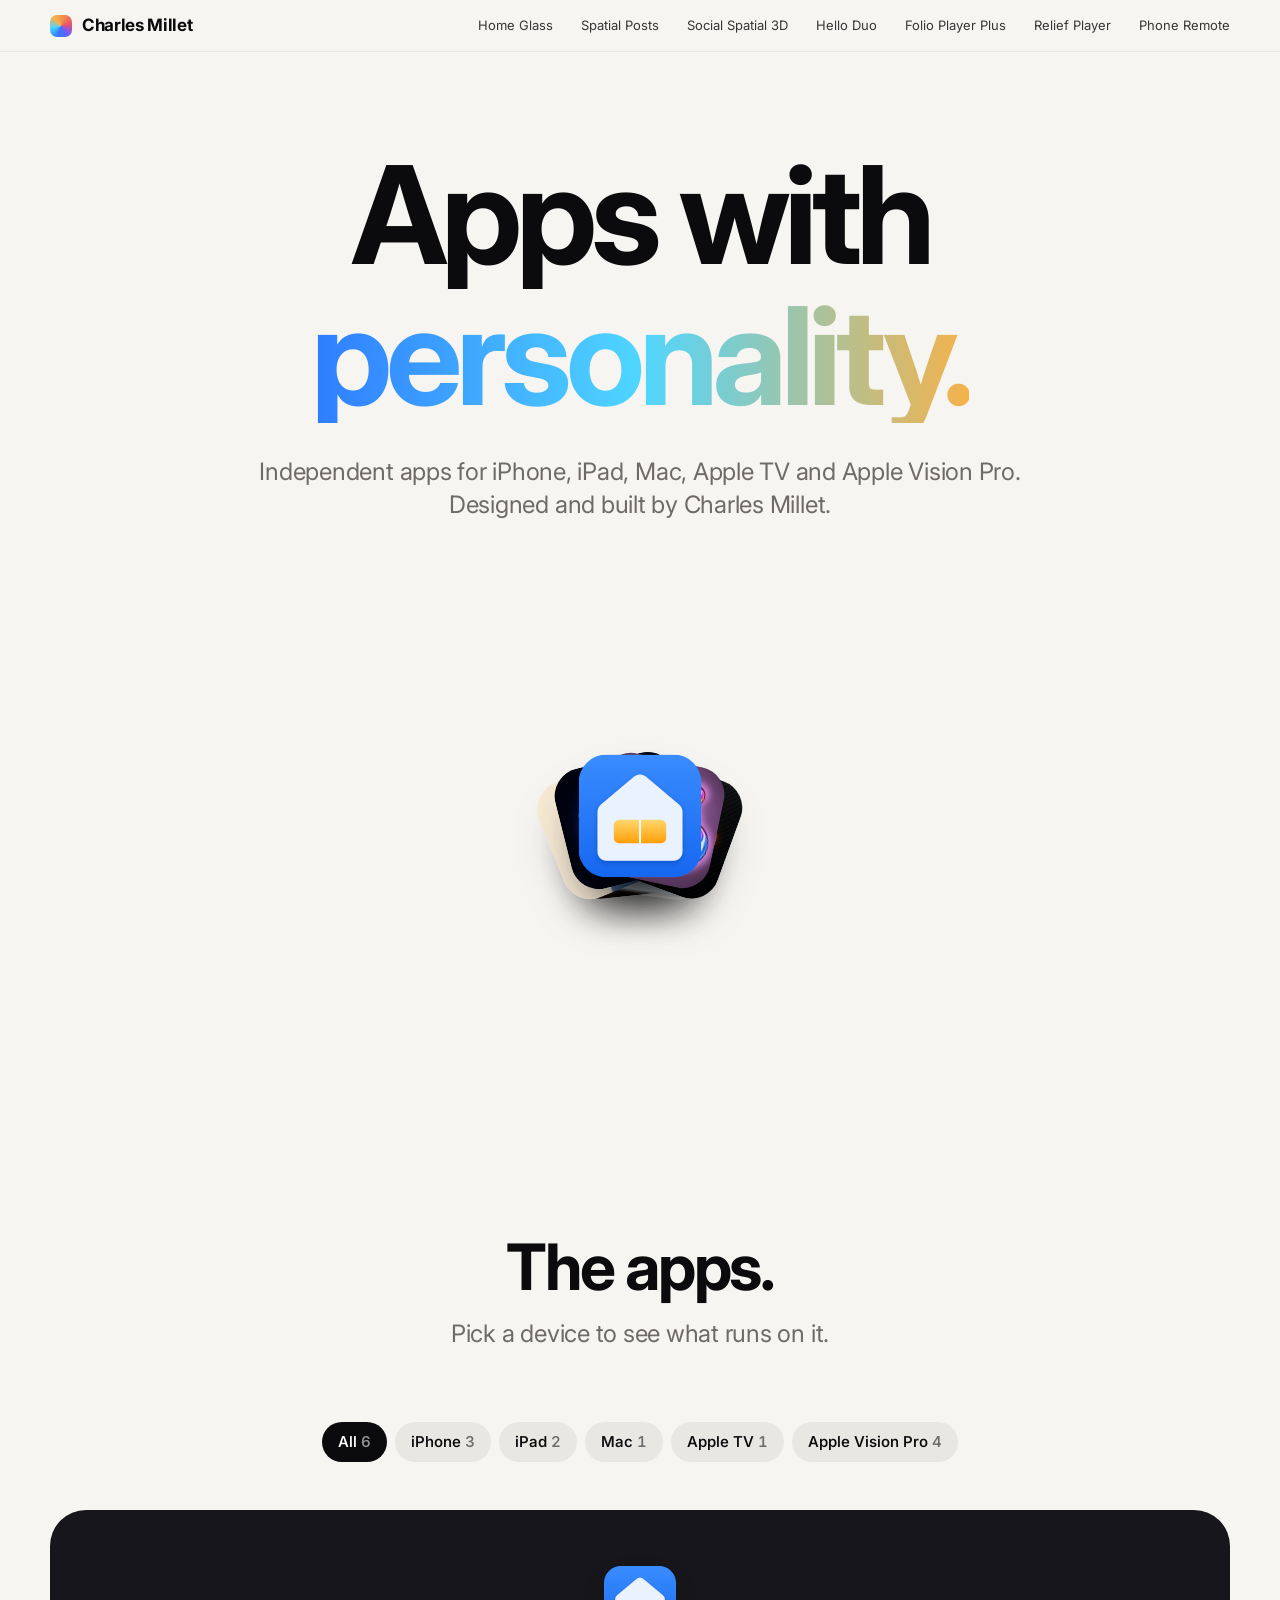
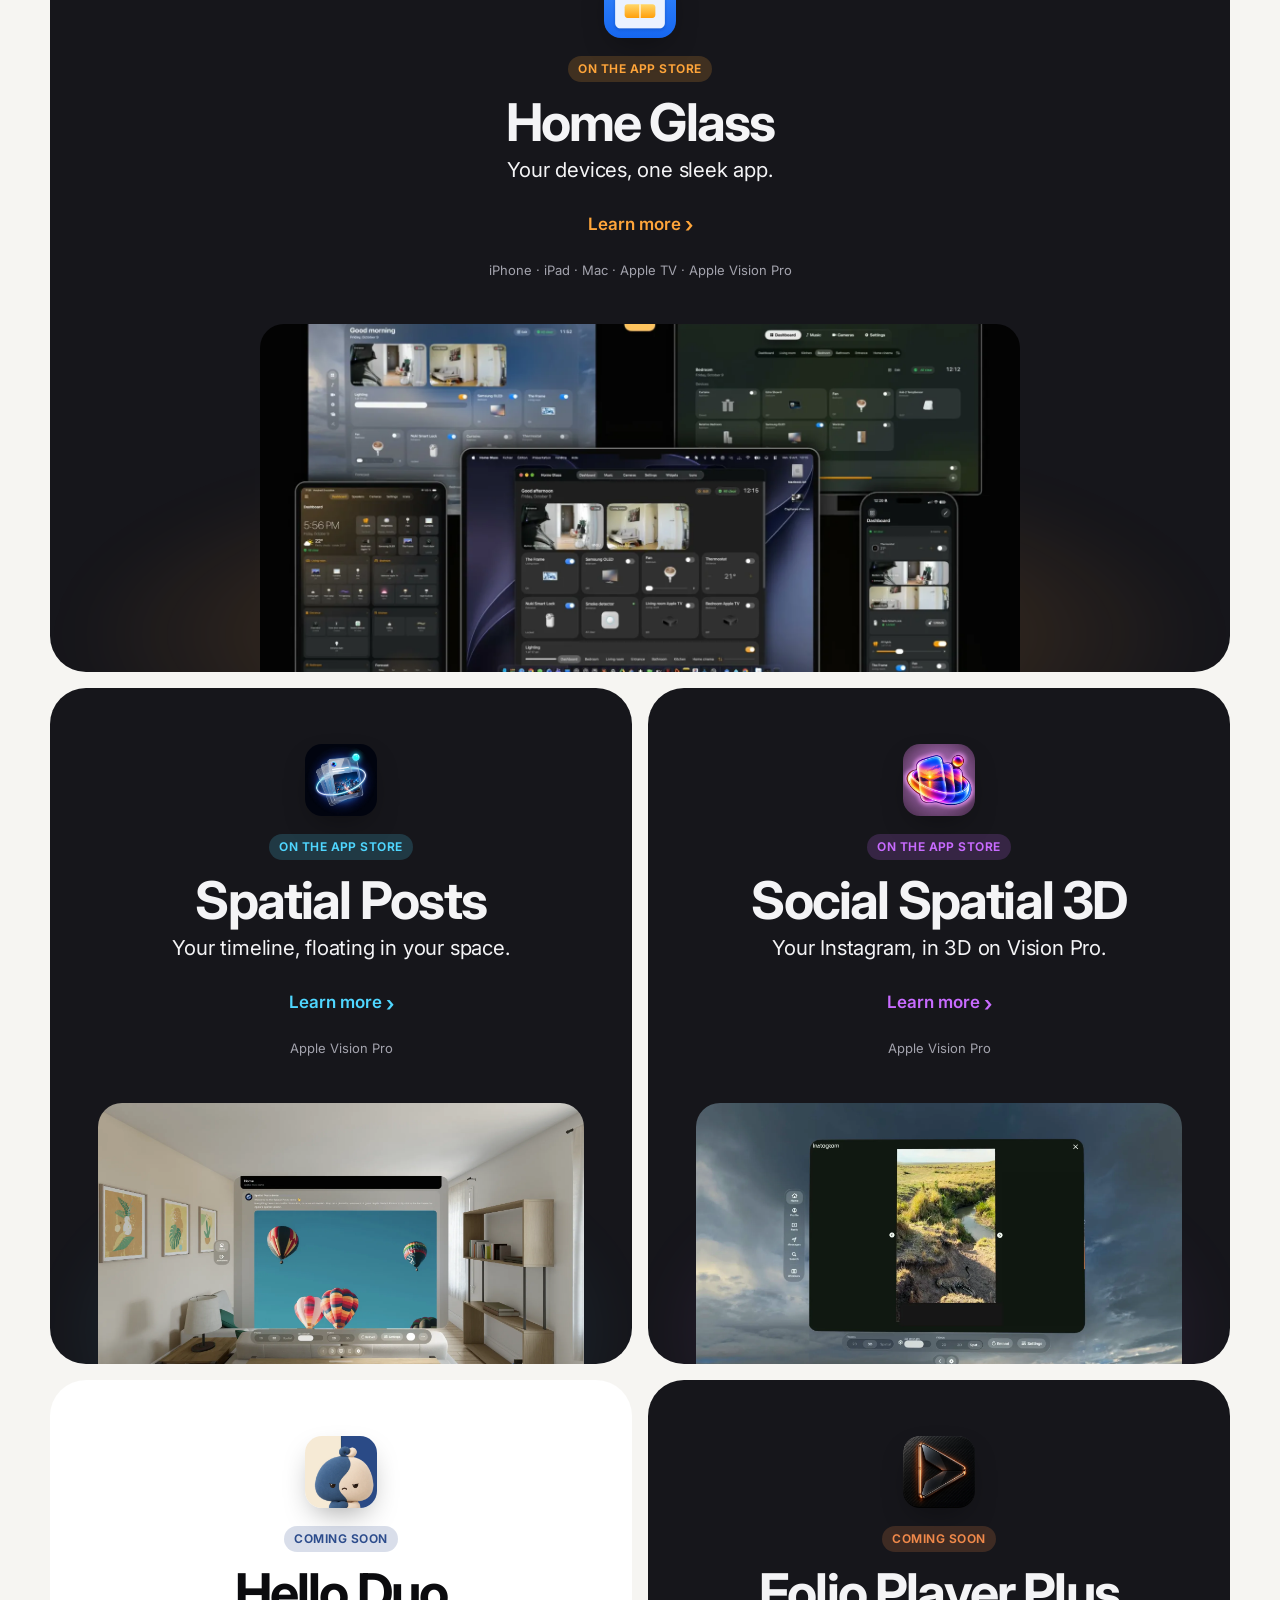
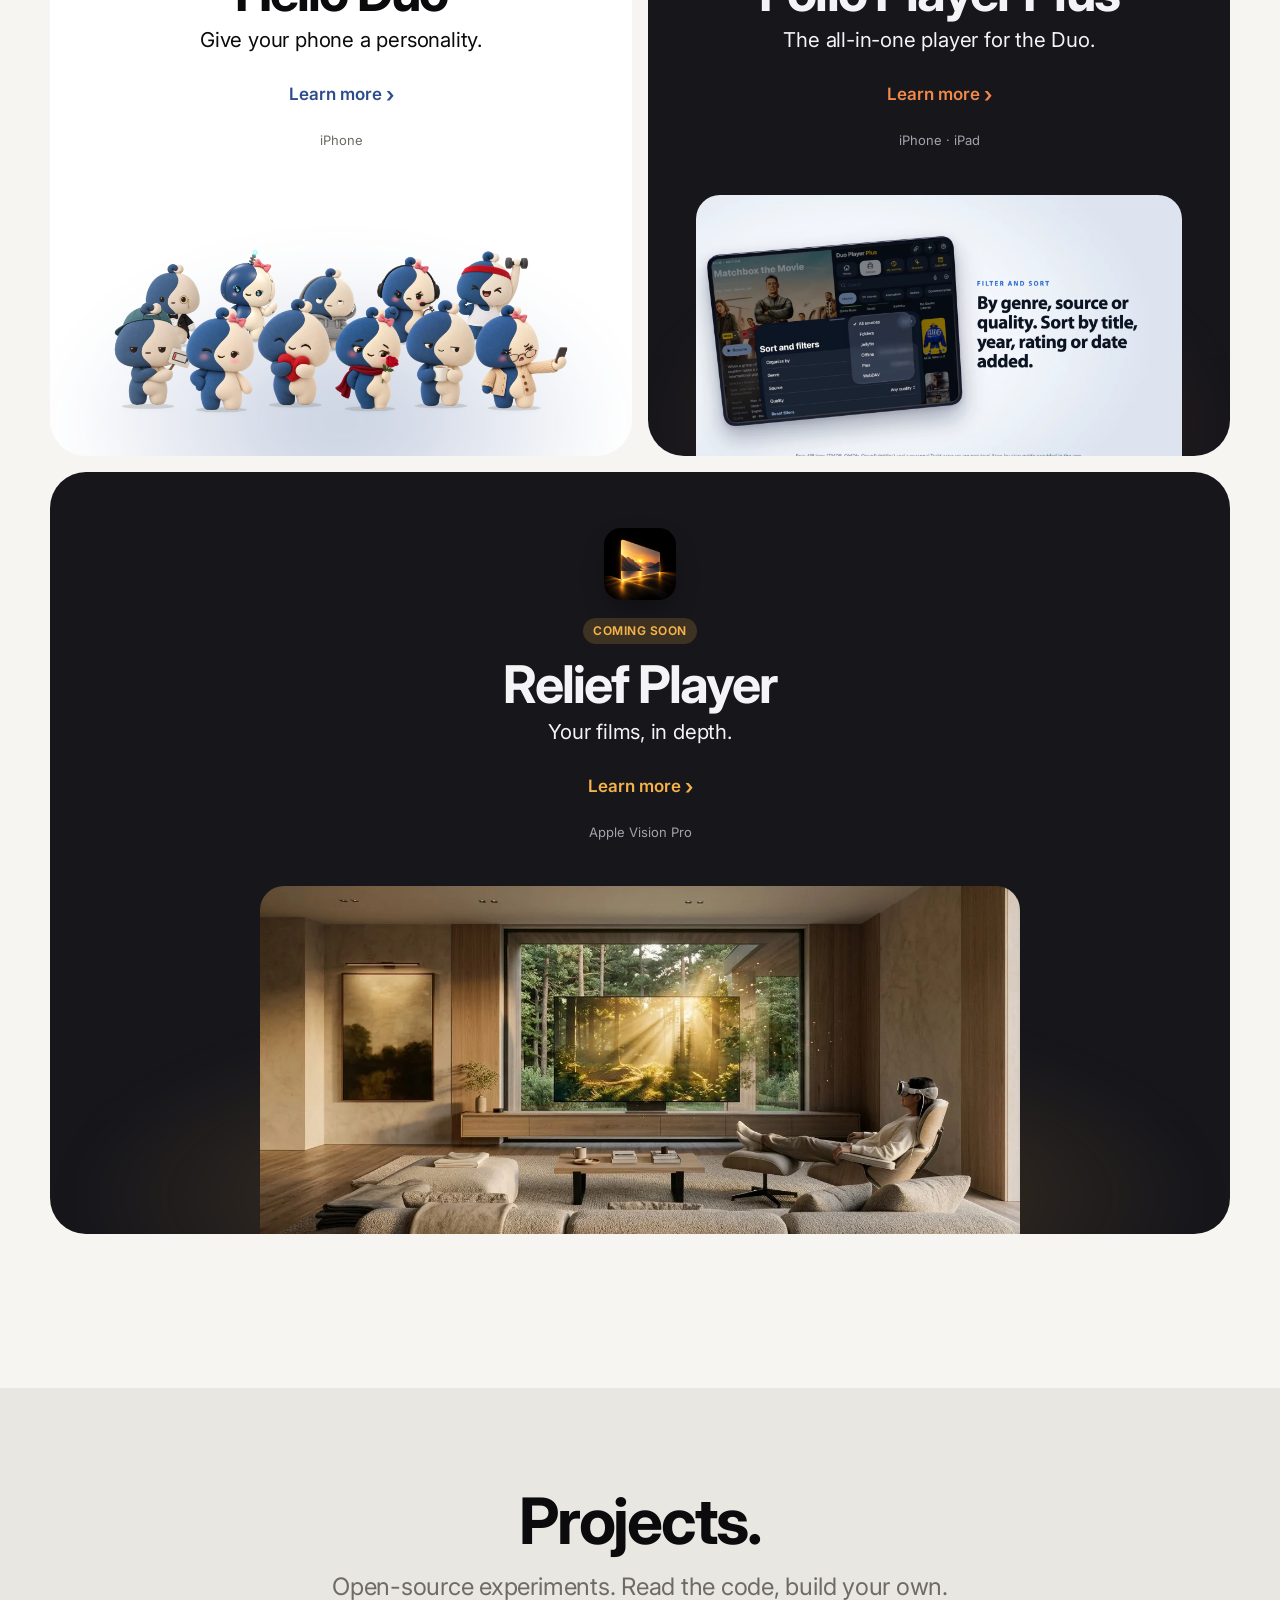
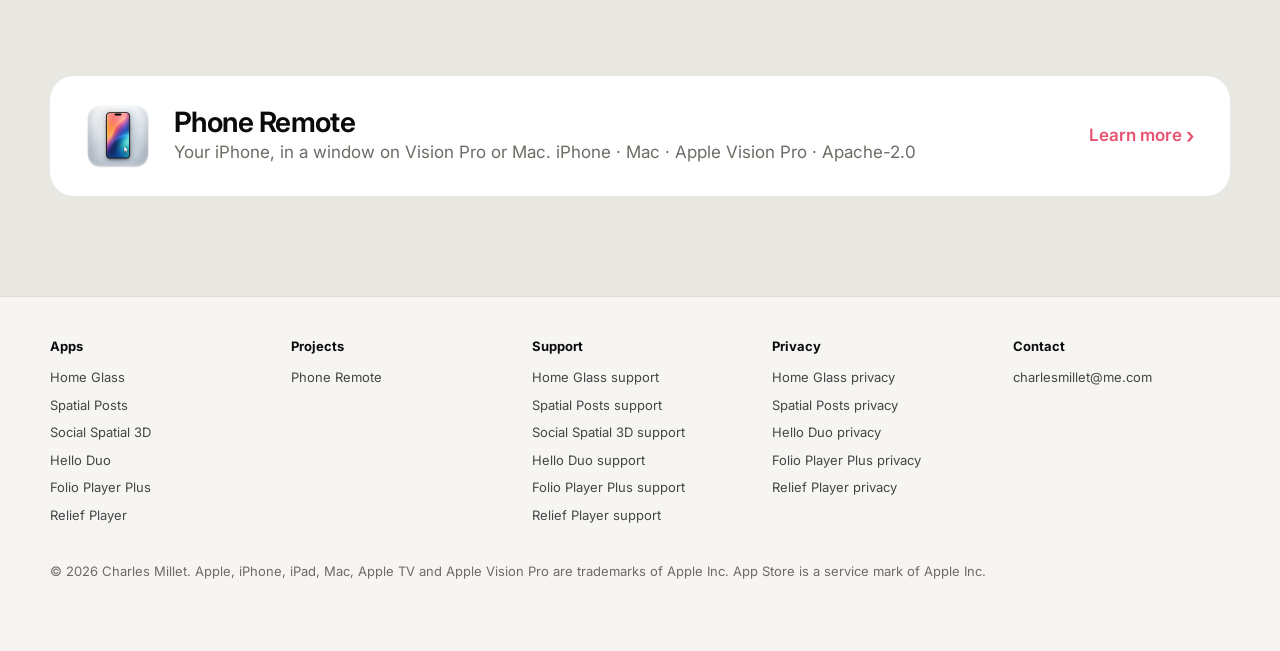
==== commit ad4453e0: "Add Social Spatial 3D, new Home Glass film, Relief visuals and iOS icon - Social Spatial 3D (live on" ====
--- a/index.html
+++ b/index.html
@@ -27,10 +27,11 @@
     <button class="menu-btn" aria-label="Menu" aria-expanded="false" aria-controls="gnav-list"><span></span><span></span></button>
     <ul id="gnav-list">
       <li><a href="./apps/home-glass/">Home Glass</a></li>
+      <li><a href="./apps/spatial-posts/">Spatial Posts</a></li>
+      <li><a href="./apps/social-spatial-3d/">Social Spatial 3D</a></li>
       <li><a href="./apps/hello-duo/">Hello Duo</a></li>
       <li><a href="./apps/folio-player-plus/">Folio Player Plus</a></li>
       <li><a href="./apps/relief-player/">Relief Player</a></li>
-      <li><a href="./apps/spatial-posts/">Spatial Posts</a></li>
       <li><a href="./apps/phone-remote/">Phone Remote</a></li>
     </ul>
   </nav>
@@ -45,12 +46,13 @@
       <p class="lead fade-up">Independent apps for iPhone, iPad, Mac, Apple TV and Apple Vision Pro. Designed and built by Charles Millet.</p>
     </div>
     <div class="constellation" data-scrub="constellation" aria-label="All apps">
-      <a href="apps/home-glass/" style="--x:0;--y:-24;--r:0;--z:6" aria-label="Home Glass"><img src="assets/icons/home.svg" alt=""></a>
-      <a href="apps/hello-duo/" style="--x:-140;--y:14;--r:-14;--z:5" aria-label="Hello Duo"><img src="assets/icons/hello.webp" alt=""></a>
-      <a href="apps/folio-player-plus/" style="--x:140;--y:14;--r:12;--z:5" aria-label="Folio Player Plus"><img src="assets/icons/folio.webp" alt=""></a>
-      <a href="apps/relief-player/" style="--x:-262;--y:74;--r:-22;--z:4" aria-label="Relief Player"><img src="assets/icons/relief.webp" alt=""></a>
-      <a href="apps/spatial-posts/" style="--x:262;--y:74;--r:20;--z:4" aria-label="Spatial Posts"><img src="assets/icons/posts.webp" alt=""></a>
-      <a href="apps/phone-remote/" style="--x:0;--y:112;--r:8;--z:3" aria-label="Phone Remote"><img src="assets/icons/remote.webp" alt=""></a>
+      <a href="apps/home-glass/" style="--x:0;--y:-34;--r:0;--z:7" aria-label="Home Glass"><img src="assets/icons/home.svg" alt=""></a>
+      <a href="apps/spatial-posts/" style="--x:-140;--y:4;--r:-14;--z:6" aria-label="Spatial Posts"><img src="assets/icons/posts.webp" alt=""></a>
+      <a href="apps/social-spatial-3d/" style="--x:140;--y:4;--r:12;--z:6" aria-label="Social Spatial 3D"><img src="assets/icons/ss3d.webp" alt=""></a>
+      <a href="apps/hello-duo/" style="--x:-262;--y:64;--r:-22;--z:5" aria-label="Hello Duo"><img src="assets/icons/hello.webp" alt=""></a>
+      <a href="apps/folio-player-plus/" style="--x:262;--y:64;--r:20;--z:5" aria-label="Folio Player Plus"><img src="assets/icons/folio.webp" alt=""></a>
+      <a href="apps/relief-player/" style="--x:-76;--y:116;--r:-6;--z:4" aria-label="Relief Player"><img src="assets/icons/relief.webp" alt=""></a>
+      <a href="apps/phone-remote/" style="--x:76;--y:116;--r:8;--z:4" aria-label="Phone Remote"><img src="assets/icons/remote.webp" alt=""></a>
     </div>
   </section>
 
@@ -61,12 +63,12 @@
         <p class="lead muted">Pick a device to see what runs on it.</p>
       </div>
       <div class="chips reveal" role="group" aria-label="Filter by device">
-        <button class="chip" data-platform="all" aria-pressed="true">All<span class="chip-count">5</span></button>
+        <button class="chip" data-platform="all" aria-pressed="true">All<span class="chip-count">6</span></button>
         <button class="chip" data-platform="iPhone" aria-pressed="false">iPhone<span class="chip-count">3</span></button>
         <button class="chip" data-platform="iPad" aria-pressed="false">iPad<span class="chip-count">2</span></button>
         <button class="chip" data-platform="Mac" aria-pressed="false">Mac<span class="chip-count">1</span></button>
         <button class="chip" data-platform="Apple TV" aria-pressed="false">Apple TV<span class="chip-count">1</span></button>
-        <button class="chip" data-platform="Apple Vision Pro" aria-pressed="false">Apple Vision Pro<span class="chip-count">3</span></button>
+        <button class="chip" data-platform="Apple Vision Pro" aria-pressed="false">Apple Vision Pro<span class="chip-count">4</span></button>
       </div>
       <div class="tiles">
         
@@ -79,6 +81,26 @@
           <span class="btns"><span class="link">Learn more</span></span>
           <span class="platforms muted">iPhone · iPad · Mac · Apple TV · Apple Vision Pro</span>
           <span class="tile-media"><img src="./assets/media/home-ecosystem.webp" alt="Home Glass on iPhone, iPad, Mac and Apple Vision Pro" loading="lazy"></span>
+        </a>
+        <a class="tile theme-dark reveal scale" href="apps/spatial-posts/" data-platforms="Apple Vision Pro" style="--accent:#4fd6ff;--accent-2:#1b2a6b;--d:0.08s">
+          <span class="glow" aria-hidden="true"></span>
+          <img class="tile-icon" src="assets/icons/posts.webp" alt="">
+          <span class="badge">On the App Store</span>
+          <h3 class="h2">Spatial Posts</h3>
+          <p class="lead">Your timeline, floating in your space.</p>
+          <span class="btns"><span class="link">Learn more</span></span>
+          <span class="platforms muted">Apple Vision Pro</span>
+          <span class="tile-media"><img src="./assets/media/posts-timeline.webp" alt="Spatial Posts on Apple Vision Pro" loading="lazy"></span>
+        </a>
+        <a class="tile theme-dark reveal scale" href="apps/social-spatial-3d/" data-platforms="Apple Vision Pro" style="--accent:#c86bff;--accent-2:#ff8a5c;--d:0s">
+          <span class="glow" aria-hidden="true"></span>
+          <img class="tile-icon" src="assets/icons/ss3d.webp" alt="">
+          <span class="badge">On the App Store</span>
+          <h3 class="h2">Social Spatial 3D</h3>
+          <p class="lead">Your Instagram, in 3D on Vision Pro.</p>
+          <span class="btns"><span class="link">Learn more</span></span>
+          <span class="platforms muted">Apple Vision Pro</span>
+          <span class="tile-media"><img src="./assets/media/ss3d-stories.webp" alt="Social Spatial 3D" loading="lazy"></span>
         </a>
         <a class="tile theme-light reveal scale" href="apps/hello-duo/" data-platforms="iPhone" style="--accent:#2c4c8c;--accent-2:#f0e4d2;--d:0.08s">
           <span class="glow" aria-hidden="true"></span>
@@ -100,7 +122,7 @@
           <span class="platforms muted">iPhone · iPad</span>
           <span class="tile-media"><img src="./assets/media/folio-still-30.webp" alt="Folio Player Plus library" loading="lazy"></span>
         </a>
-        <a class="tile theme-dark reveal scale" href="apps/relief-player/" data-platforms="Apple Vision Pro" style="--accent:#f5b24a;--accent-2:#4a2a0a;--d:0.08s">
+        <a class="tile theme-dark reveal scale wide" href="apps/relief-player/" data-platforms="Apple Vision Pro" style="--accent:#f5b24a;--accent-2:#4a2a0a;--d:0.08s">
           <span class="glow" aria-hidden="true"></span>
           <img class="tile-icon" src="assets/icons/relief.webp" alt="">
           <span class="badge">Coming soon</span>
@@ -108,17 +130,7 @@
           <p class="lead">Your films, in depth.</p>
           <span class="btns"><span class="link">Learn more</span></span>
           <span class="platforms muted">Apple Vision Pro</span>
-          <span class="tile-media layers-mini"><div class="layers"><img src="./assets/media/relief-back.webp" alt="" loading="lazy"><img src="./assets/media/relief-middle.webp" alt="" loading="lazy"><img src="./assets/media/relief-front.webp" alt="" loading="lazy"></div></span>
-        </a>
-        <a class="tile theme-dark reveal scale" href="apps/spatial-posts/" data-platforms="Apple Vision Pro" style="--accent:#4fd6ff;--accent-2:#1b2a6b;--d:0s">
-          <span class="glow" aria-hidden="true"></span>
-          <img class="tile-icon" src="assets/icons/posts.webp" alt="">
-          <span class="badge">Coming soon</span>
-          <h3 class="h2">Spatial Posts</h3>
-          <p class="lead">Your timeline, floating in your space.</p>
-          <span class="btns"><span class="link">Learn more</span></span>
-          <span class="platforms muted">Apple Vision Pro</span>
-          <span class="tile-media"><img src="./assets/media/posts-timeline.webp" alt="Spatial Posts on Apple Vision Pro" loading="lazy"></span>
+          <span class="tile-media"><img src="./assets/media/relief-salon.webp" alt="Relief Player" loading="lazy"></span>
         </a>
       </div>
     </div>
@@ -149,7 +161,7 @@
     <div class="footer-cols">
       <div>
         <h4>Apps</h4>
-        <ul><li><a href="./apps/home-glass/">Home Glass</a></li><li><a href="./apps/hello-duo/">Hello Duo</a></li><li><a href="./apps/folio-player-plus/">Folio Player Plus</a></li><li><a href="./apps/relief-player/">Relief Player</a></li><li><a href="./apps/spatial-posts/">Spatial Posts</a></li></ul>
+        <ul><li><a href="./apps/home-glass/">Home Glass</a></li><li><a href="./apps/spatial-posts/">Spatial Posts</a></li><li><a href="./apps/social-spatial-3d/">Social Spatial 3D</a></li><li><a href="./apps/hello-duo/">Hello Duo</a></li><li><a href="./apps/folio-player-plus/">Folio Player Plus</a></li><li><a href="./apps/relief-player/">Relief Player</a></li></ul>
       </div>
       <div>
         <h4>Projects</h4>
@@ -158,13 +170,13 @@
       <div>
         <h4>Support</h4>
         <ul>
-          <li><a href="https://charlesmillet85.github.io/spatial-home/">Home Glass support</a></li><li><a href="https://charlesmillet85.github.io/hello-duo/">Hello Duo support</a></li><li><a href="https://charlesmillet85.github.io/folioplayerplus/support.html">Folio Player Plus support</a></li><li><a href="https://charlesmillet85.github.io/relief/">Relief Player support</a></li><li><a href="https://charlesmillet85.github.io/spatial-posts/">Spatial Posts support</a></li>
+          <li><a href="https://charlesmillet85.github.io/spatial-home/">Home Glass support</a></li><li><a href="https://charlesmillet85.github.io/spatial-posts/">Spatial Posts support</a></li><li><a href="mailto:charlesmillet@me.com?subject=Social%20Spatial%203D">Social Spatial 3D support</a></li><li><a href="https://charlesmillet85.github.io/hello-duo/">Hello Duo support</a></li><li><a href="https://charlesmillet85.github.io/folioplayerplus/support.html">Folio Player Plus support</a></li><li><a href="https://charlesmillet85.github.io/relief/">Relief Player support</a></li>
         </ul>
       </div>
       <div>
         <h4>Privacy</h4>
         <ul>
-          <li><a href="https://charlesmillet85.github.io/spatial-home/privacy">Home Glass privacy</a></li><li><a href="https://charlesmillet85.github.io/hello-duo/privacy.html">Hello Duo privacy</a></li><li><a href="https://charlesmillet85.github.io/folioplayerplus/privacy.html">Folio Player Plus privacy</a></li><li><a href="https://charlesmillet85.github.io/relief/privacy.html">Relief Player privacy</a></li><li><a href="https://charlesmillet85.github.io/spatial-posts/privacy">Spatial Posts privacy</a></li>
+          <li><a href="https://charlesmillet85.github.io/spatial-home/privacy">Home Glass privacy</a></li><li><a href="https://charlesmillet85.github.io/spatial-posts/privacy">Spatial Posts privacy</a></li><li><a href="https://charlesmillet85.github.io/hello-duo/privacy.html">Hello Duo privacy</a></li><li><a href="https://charlesmillet85.github.io/folioplayerplus/privacy.html">Folio Player Plus privacy</a></li><li><a href="https://charlesmillet85.github.io/relief/privacy.html">Relief Player privacy</a></li>
         </ul>
       </div>
       <div>
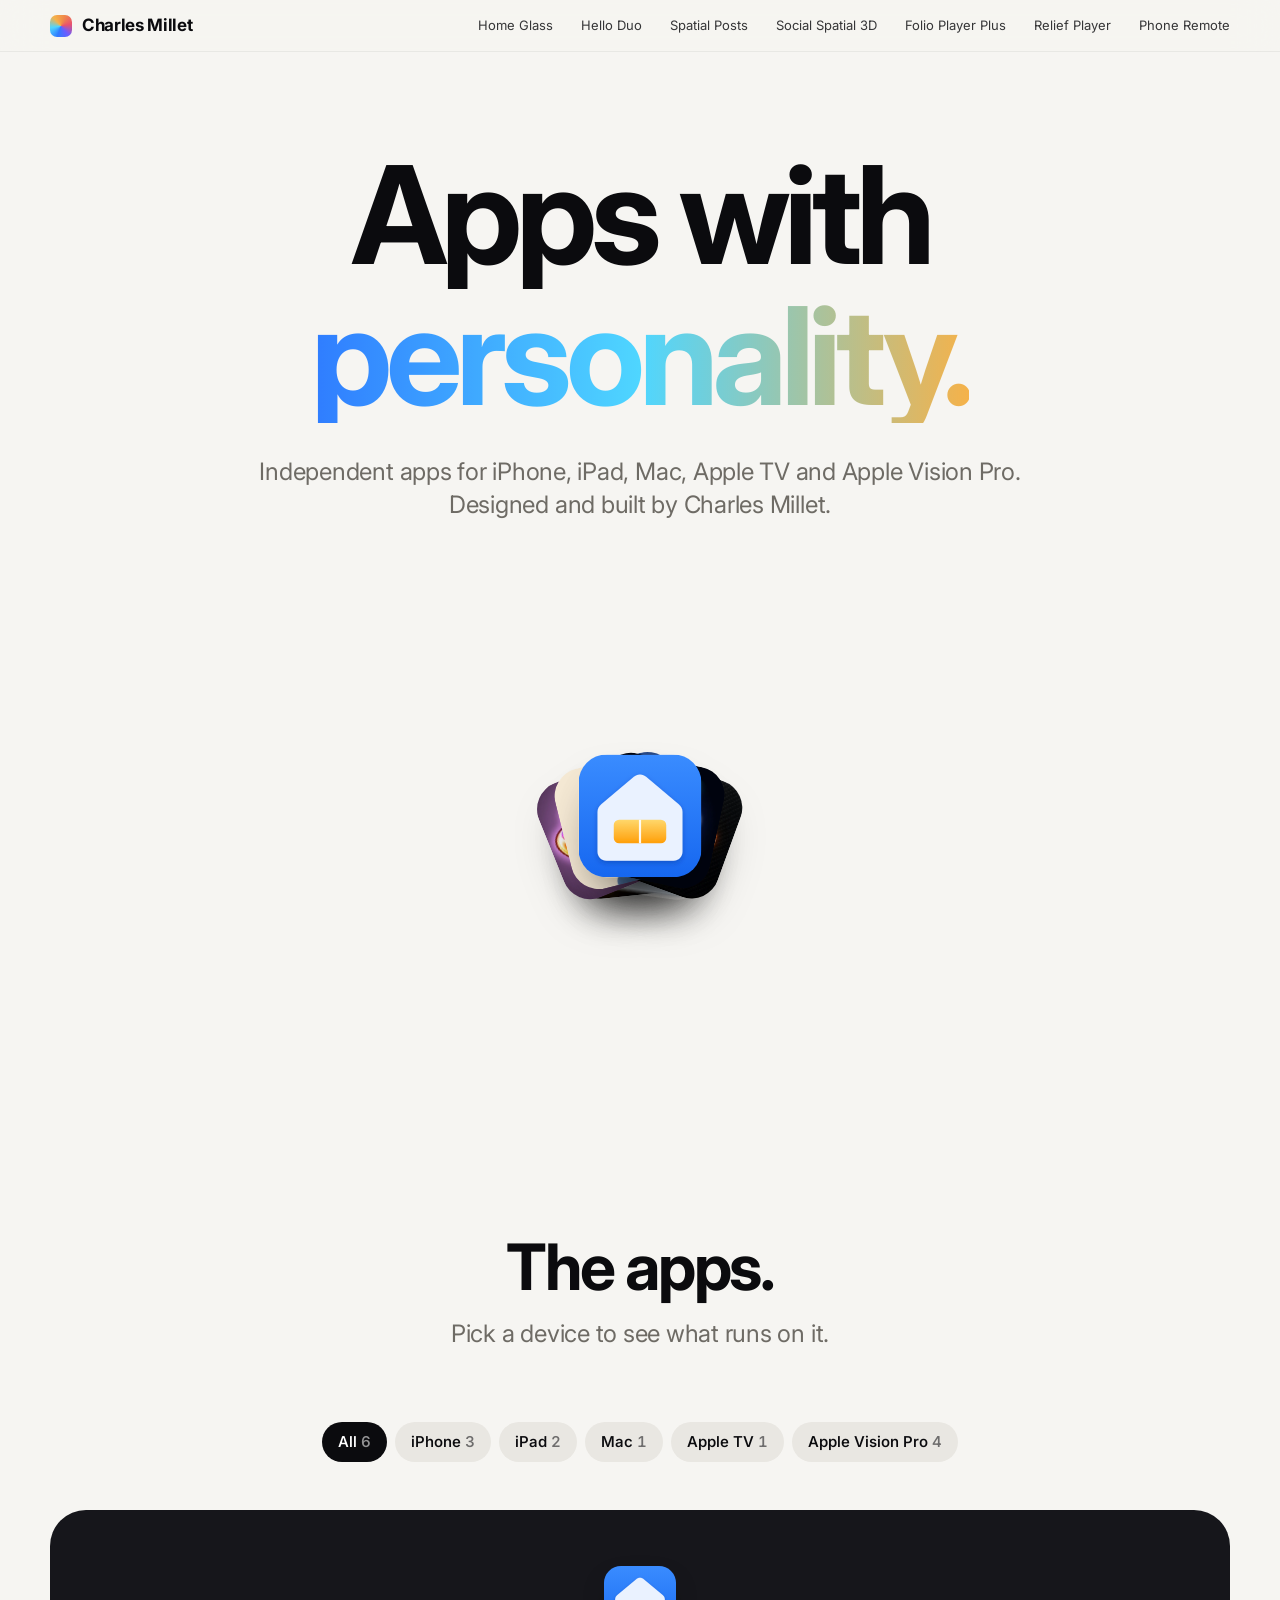
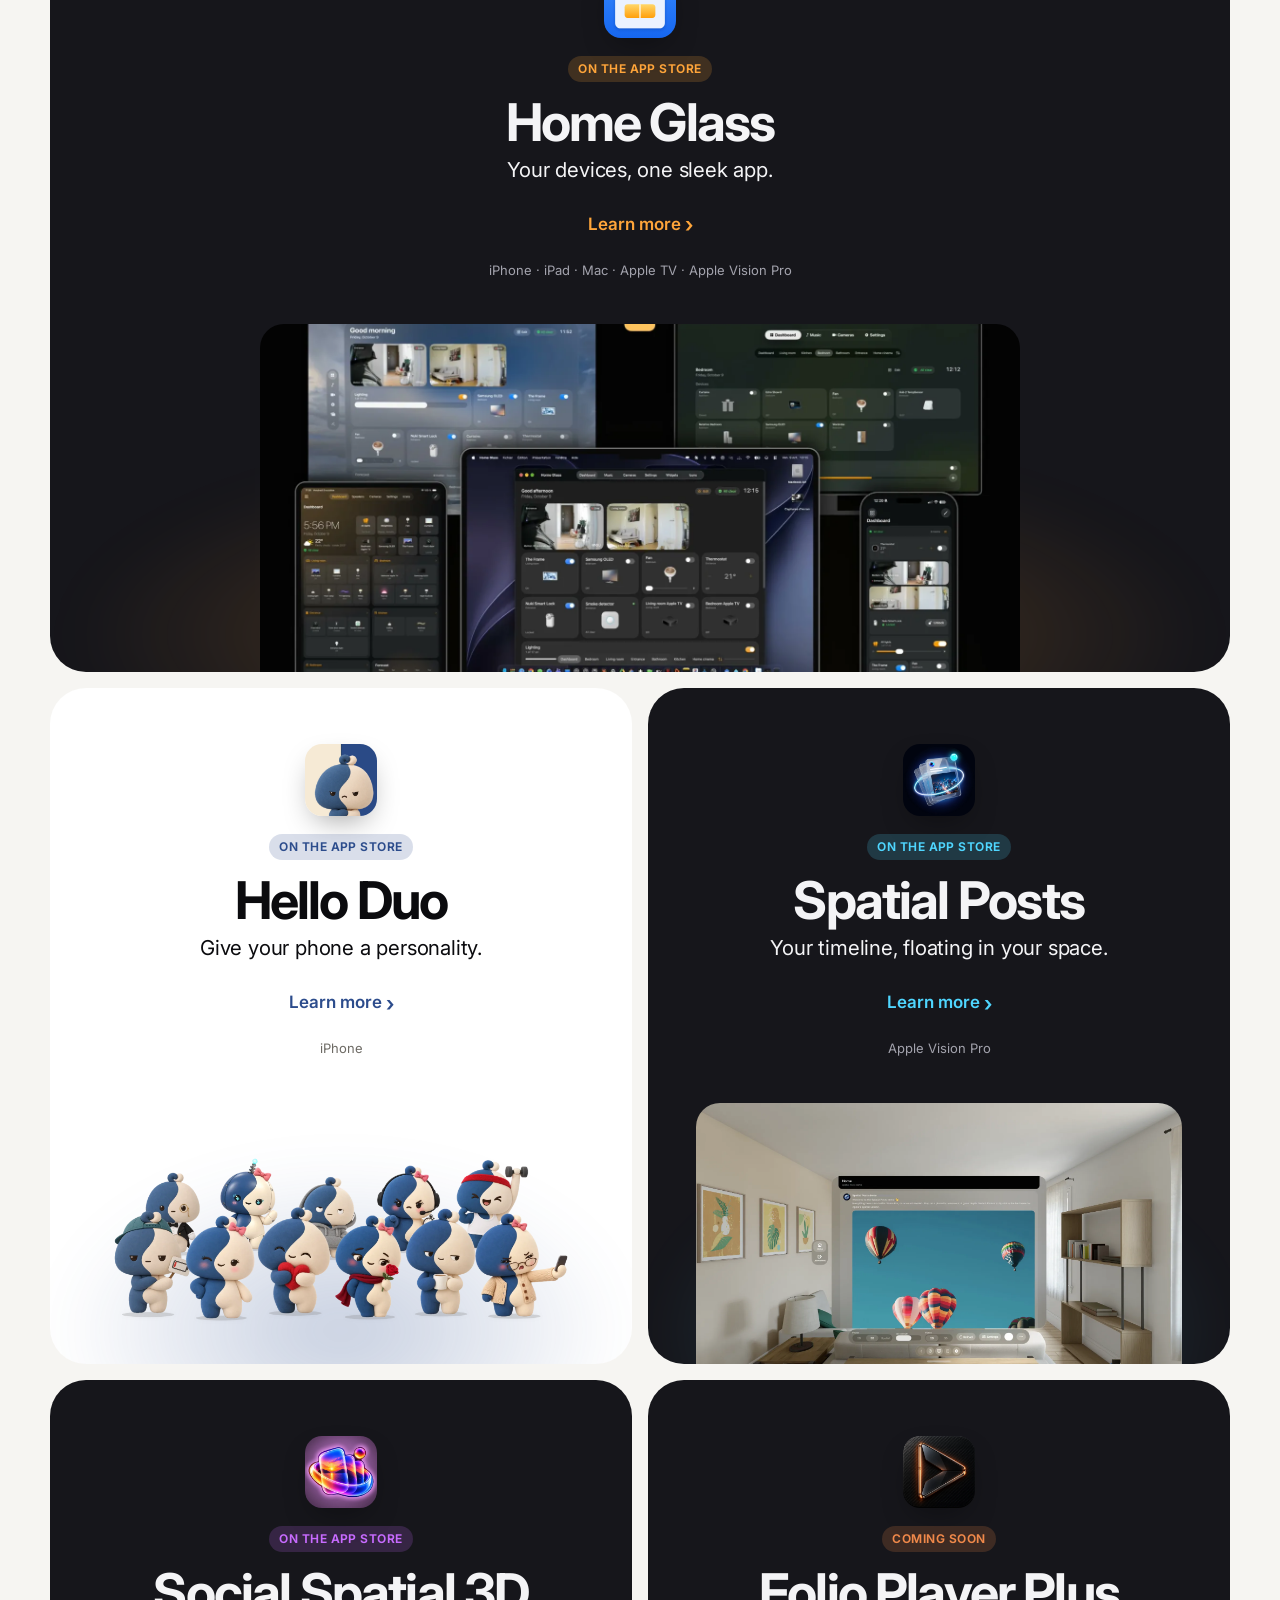
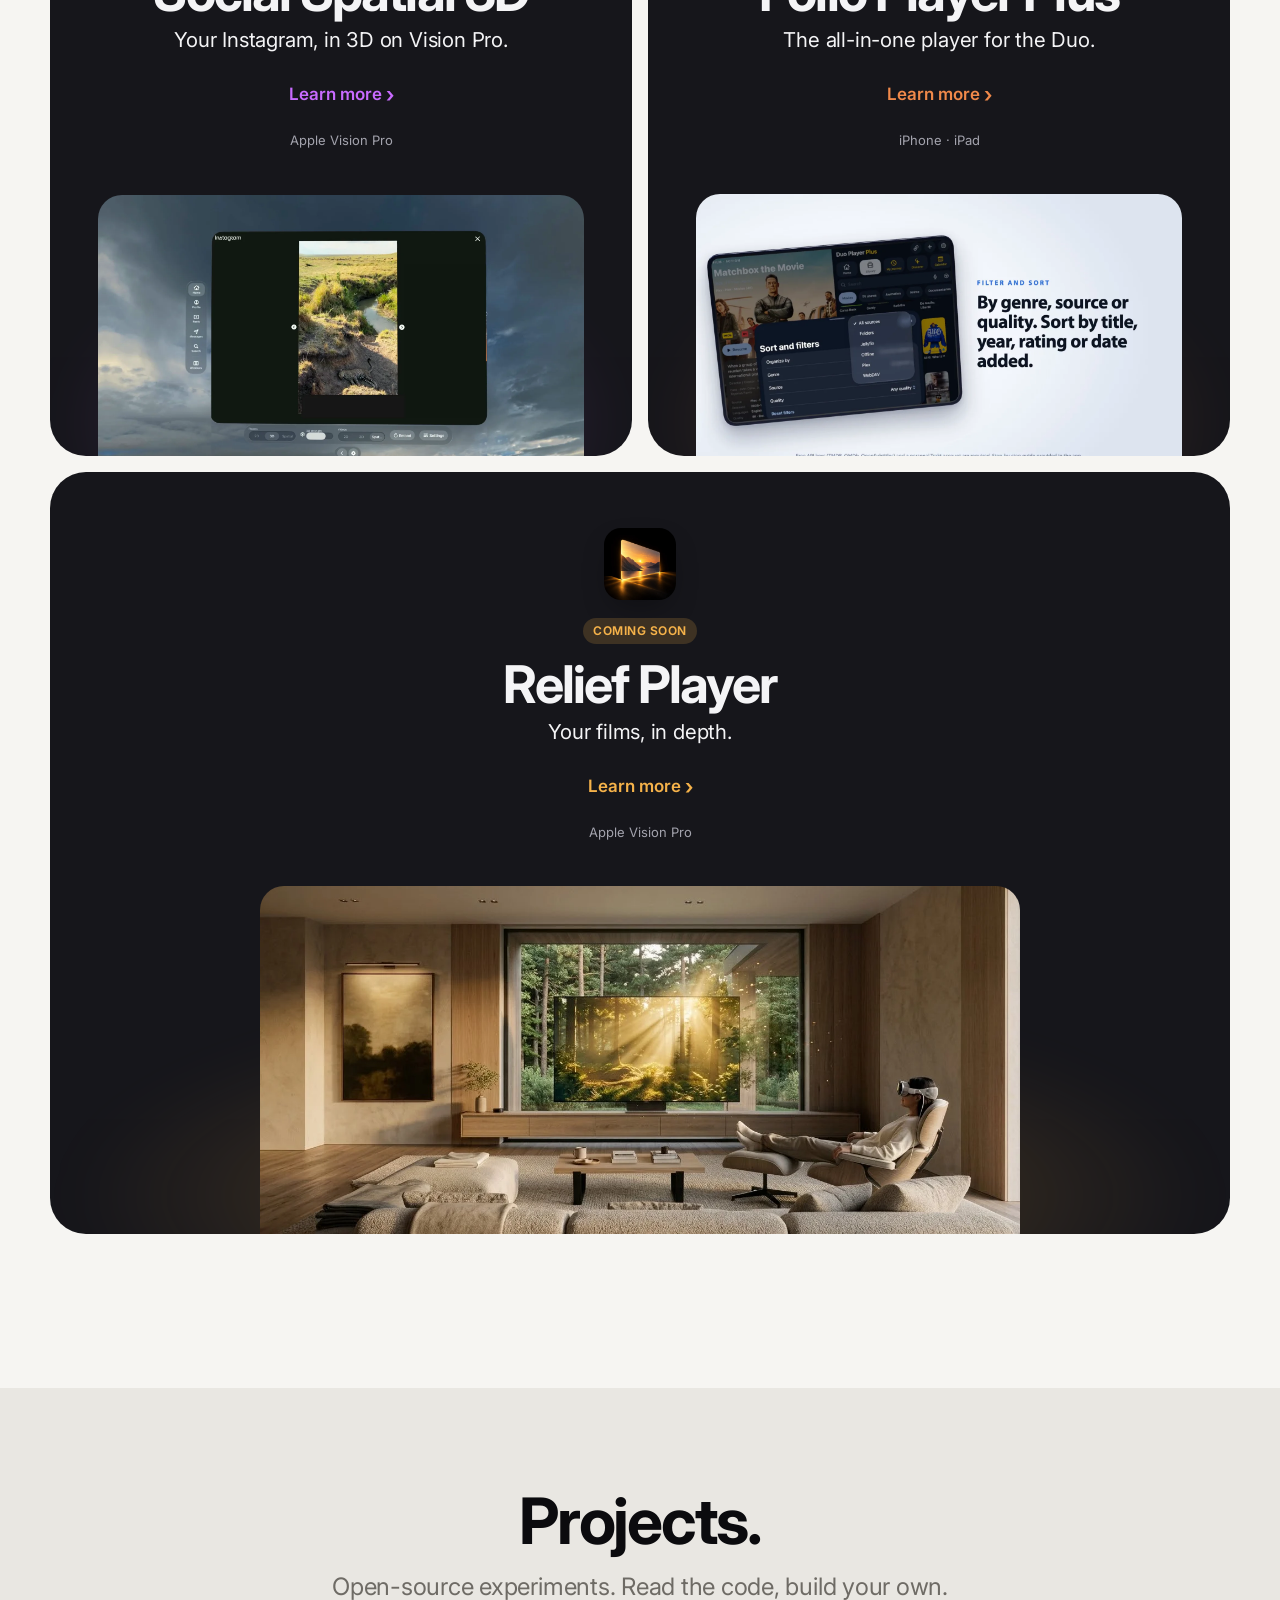
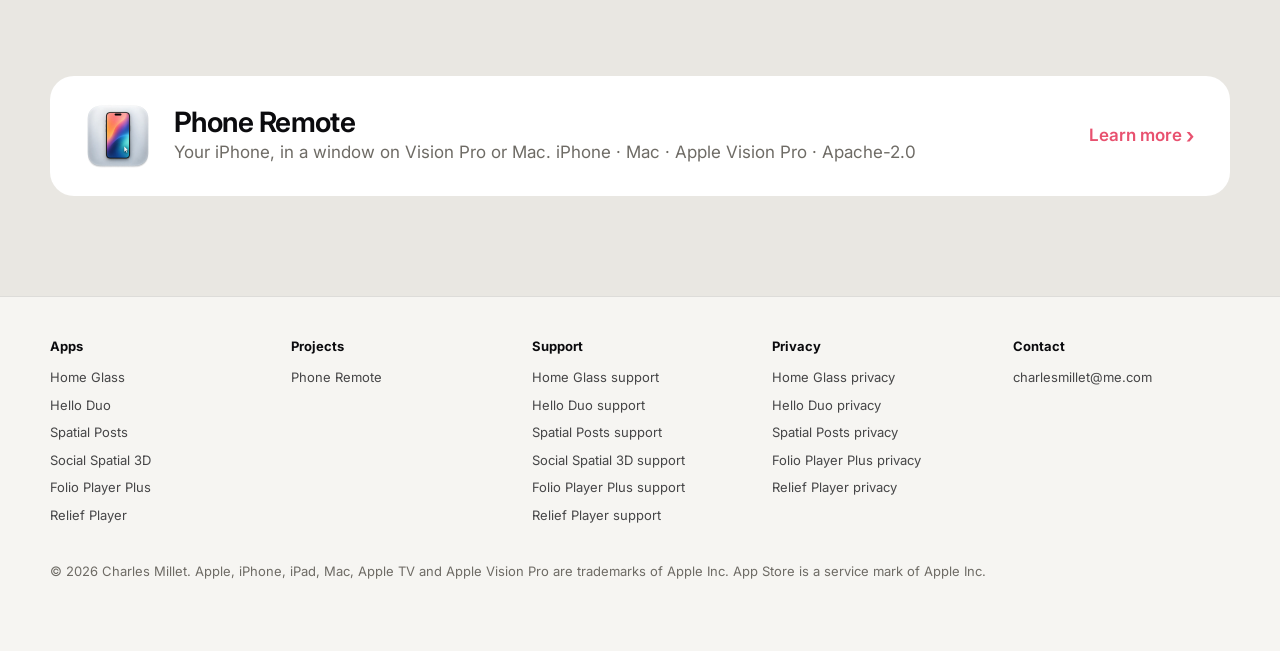
==== commit 4cc8c8f5: "Hello Duo is live: the film first (with sound on demand), the name on one line, the 13 characters wi" ====
--- a/index.html
+++ b/index.html
@@ -27,9 +27,9 @@
     <button class="menu-btn" aria-label="Menu" aria-expanded="false" aria-controls="gnav-list"><span></span><span></span></button>
     <ul id="gnav-list">
       <li><a href="./apps/home-glass/">Home Glass</a></li>
+      <li><a href="./apps/hello-duo/">Hello Duo</a></li>
       <li><a href="./apps/spatial-posts/">Spatial Posts</a></li>
       <li><a href="./apps/social-spatial-3d/">Social Spatial 3D</a></li>
-      <li><a href="./apps/hello-duo/">Hello Duo</a></li>
       <li><a href="./apps/folio-player-plus/">Folio Player Plus</a></li>
       <li><a href="./apps/relief-player/">Relief Player</a></li>
       <li><a href="./apps/phone-remote/">Phone Remote</a></li>
@@ -47,9 +47,9 @@
     </div>
     <div class="constellation" data-scrub="constellation" aria-label="All apps">
       <a href="apps/home-glass/" style="--x:0;--y:-34;--r:0;--z:7" aria-label="Home Glass"><img src="assets/icons/home.svg" alt=""></a>
-      <a href="apps/spatial-posts/" style="--x:-140;--y:4;--r:-14;--z:6" aria-label="Spatial Posts"><img src="assets/icons/posts.webp" alt=""></a>
-      <a href="apps/social-spatial-3d/" style="--x:140;--y:4;--r:12;--z:6" aria-label="Social Spatial 3D"><img src="assets/icons/ss3d.webp" alt=""></a>
-      <a href="apps/hello-duo/" style="--x:-262;--y:64;--r:-22;--z:5" aria-label="Hello Duo"><img src="assets/icons/hello.webp" alt=""></a>
+      <a href="apps/hello-duo/" style="--x:-140;--y:4;--r:-14;--z:6" aria-label="Hello Duo"><img src="assets/icons/hello.webp" alt=""></a>
+      <a href="apps/spatial-posts/" style="--x:140;--y:4;--r:12;--z:6" aria-label="Spatial Posts"><img src="assets/icons/posts.webp" alt=""></a>
+      <a href="apps/social-spatial-3d/" style="--x:-262;--y:64;--r:-22;--z:5" aria-label="Social Spatial 3D"><img src="assets/icons/ss3d.webp" alt=""></a>
       <a href="apps/folio-player-plus/" style="--x:262;--y:64;--r:20;--z:5" aria-label="Folio Player Plus"><img src="assets/icons/folio.webp" alt=""></a>
       <a href="apps/relief-player/" style="--x:-76;--y:116;--r:-6;--z:4" aria-label="Relief Player"><img src="assets/icons/relief.webp" alt=""></a>
       <a href="apps/phone-remote/" style="--x:76;--y:116;--r:8;--z:4" aria-label="Phone Remote"><img src="assets/icons/remote.webp" alt=""></a>
@@ -82,7 +82,17 @@
           <span class="platforms muted">iPhone · iPad · Mac · Apple TV · Apple Vision Pro</span>
           <span class="tile-media"><img src="./assets/media/home-ecosystem.webp" alt="Home Glass on iPhone, iPad, Mac and Apple Vision Pro" loading="lazy"></span>
         </a>
-        <a class="tile theme-dark reveal scale" href="apps/spatial-posts/" data-platforms="Apple Vision Pro" style="--accent:#4fd6ff;--accent-2:#1b2a6b;--d:0.08s">
+        <a class="tile theme-light reveal scale" href="apps/hello-duo/" data-platforms="iPhone" style="--accent:#2c4c8c;--accent-2:#f0e4d2;--d:0.08s">
+          <span class="glow" aria-hidden="true"></span>
+          <img class="tile-icon" src="assets/icons/hello.webp" alt="">
+          <span class="badge">On the App Store</span>
+          <h3 class="h2">Hello Duo</h3>
+          <p class="lead">Give your phone a personality.</p>
+          <span class="btns"><span class="link">Learn more</span></span>
+          <span class="platforms muted">iPhone</span>
+          <span class="tile-media"><img src="./assets/media/hello-family.webp" alt="The Hello Duo characters" loading="lazy" style="object-fit:contain"></span>
+        </a>
+        <a class="tile theme-dark reveal scale" href="apps/spatial-posts/" data-platforms="Apple Vision Pro" style="--accent:#4fd6ff;--accent-2:#1b2a6b;--d:0s">
           <span class="glow" aria-hidden="true"></span>
           <img class="tile-icon" src="assets/icons/posts.webp" alt="">
           <span class="badge">On the App Store</span>
@@ -92,7 +102,7 @@
           <span class="platforms muted">Apple Vision Pro</span>
           <span class="tile-media"><img src="./assets/media/posts-timeline.webp" alt="Spatial Posts on Apple Vision Pro" loading="lazy"></span>
         </a>
-        <a class="tile theme-dark reveal scale" href="apps/social-spatial-3d/" data-platforms="Apple Vision Pro" style="--accent:#c86bff;--accent-2:#ff8a5c;--d:0s">
+        <a class="tile theme-dark reveal scale" href="apps/social-spatial-3d/" data-platforms="Apple Vision Pro" style="--accent:#c86bff;--accent-2:#ff8a5c;--d:0.08s">
           <span class="glow" aria-hidden="true"></span>
           <img class="tile-icon" src="assets/icons/ss3d.webp" alt="">
           <span class="badge">On the App Store</span>
@@ -101,16 +111,6 @@
           <span class="btns"><span class="link">Learn more</span></span>
           <span class="platforms muted">Apple Vision Pro</span>
           <span class="tile-media"><img src="./assets/media/ss3d-stories.webp" alt="Social Spatial 3D" loading="lazy"></span>
-        </a>
-        <a class="tile theme-light reveal scale" href="apps/hello-duo/" data-platforms="iPhone" style="--accent:#2c4c8c;--accent-2:#f0e4d2;--d:0.08s">
-          <span class="glow" aria-hidden="true"></span>
-          <img class="tile-icon" src="assets/icons/hello.webp" alt="">
-          <span class="badge">Coming soon</span>
-          <h3 class="h2">Hello Duo</h3>
-          <p class="lead">Give your phone a personality.</p>
-          <span class="btns"><span class="link">Learn more</span></span>
-          <span class="platforms muted">iPhone</span>
-          <span class="tile-media"><img src="./assets/media/hello-family.webp" alt="The Hello Duo characters" loading="lazy" style="object-fit:contain"></span>
         </a>
         <a class="tile theme-dark reveal scale" href="apps/folio-player-plus/" data-platforms="iPhone|iPad" style="--accent:#f0894a;--accent-2:#3a3a40;--d:0s">
           <span class="glow" aria-hidden="true"></span>
@@ -161,7 +161,7 @@
     <div class="footer-cols">
       <div>
         <h4>Apps</h4>
-        <ul><li><a href="./apps/home-glass/">Home Glass</a></li><li><a href="./apps/spatial-posts/">Spatial Posts</a></li><li><a href="./apps/social-spatial-3d/">Social Spatial 3D</a></li><li><a href="./apps/hello-duo/">Hello Duo</a></li><li><a href="./apps/folio-player-plus/">Folio Player Plus</a></li><li><a href="./apps/relief-player/">Relief Player</a></li></ul>
+        <ul><li><a href="./apps/home-glass/">Home Glass</a></li><li><a href="./apps/hello-duo/">Hello Duo</a></li><li><a href="./apps/spatial-posts/">Spatial Posts</a></li><li><a href="./apps/social-spatial-3d/">Social Spatial 3D</a></li><li><a href="./apps/folio-player-plus/">Folio Player Plus</a></li><li><a href="./apps/relief-player/">Relief Player</a></li></ul>
       </div>
       <div>
         <h4>Projects</h4>
@@ -170,13 +170,13 @@
       <div>
         <h4>Support</h4>
         <ul>
-          <li><a href="https://charlesmillet85.github.io/spatial-home/">Home Glass support</a></li><li><a href="https://charlesmillet85.github.io/spatial-posts/">Spatial Posts support</a></li><li><a href="mailto:charlesmillet@me.com?subject=Social%20Spatial%203D">Social Spatial 3D support</a></li><li><a href="https://charlesmillet85.github.io/hello-duo/">Hello Duo support</a></li><li><a href="https://charlesmillet85.github.io/folioplayerplus/support.html">Folio Player Plus support</a></li><li><a href="https://charlesmillet85.github.io/relief/">Relief Player support</a></li>
+          <li><a href="https://charlesmillet85.github.io/spatial-home/">Home Glass support</a></li><li><a href="https://charlesmillet85.github.io/hello-duo/">Hello Duo support</a></li><li><a href="https://charlesmillet85.github.io/spatial-posts/">Spatial Posts support</a></li><li><a href="mailto:charlesmillet@me.com?subject=Social%20Spatial%203D">Social Spatial 3D support</a></li><li><a href="https://charlesmillet85.github.io/folioplayerplus/support.html">Folio Player Plus support</a></li><li><a href="https://charlesmillet85.github.io/relief/">Relief Player support</a></li>
         </ul>
       </div>
       <div>
         <h4>Privacy</h4>
         <ul>
-          <li><a href="https://charlesmillet85.github.io/spatial-home/privacy">Home Glass privacy</a></li><li><a href="https://charlesmillet85.github.io/spatial-posts/privacy">Spatial Posts privacy</a></li><li><a href="https://charlesmillet85.github.io/hello-duo/privacy.html">Hello Duo privacy</a></li><li><a href="https://charlesmillet85.github.io/folioplayerplus/privacy.html">Folio Player Plus privacy</a></li><li><a href="https://charlesmillet85.github.io/relief/privacy.html">Relief Player privacy</a></li>
+          <li><a href="https://charlesmillet85.github.io/spatial-home/privacy">Home Glass privacy</a></li><li><a href="https://charlesmillet85.github.io/hello-duo/privacy.html">Hello Duo privacy</a></li><li><a href="https://charlesmillet85.github.io/spatial-posts/privacy">Spatial Posts privacy</a></li><li><a href="https://charlesmillet85.github.io/folioplayerplus/privacy.html">Folio Player Plus privacy</a></li><li><a href="https://charlesmillet85.github.io/relief/privacy.html">Relief Player privacy</a></li>
         </ul>
       </div>
       <div>
--- a/assets/site.css
+++ b/assets/site.css
@@ -464,6 +464,64 @@
 .footer li a:hover { opacity: 1; text-decoration: underline; }
 .footer .note { max-width: 60em; }
 
+/* ---------- film first (Hello Duo) ---------- */
+.top-film { background: #ebe6e1; }
+.top-film-inner { position: relative; width: min(100%, calc((100vh - var(--nav-h) * 2) * 16 / 9)); margin-inline: auto; aspect-ratio: 16 / 9; }
+.top-film video { width: 100%; height: 100%; object-fit: cover; }
+.sound-btn {
+  position: absolute; right: 20px; bottom: 20px;
+  display: inline-flex; align-items: center; gap: 8px; min-height: 44px; padding: 10px 18px;
+  border: 0; border-radius: 999px; cursor: pointer;
+  background: rgba(20, 20, 24, .62); color: #fff; font-weight: 600; font-size: 15px;
+  backdrop-filter: blur(12px); -webkit-backdrop-filter: blur(12px);
+  transition: transform .25s var(--ease), background .25s var(--ease);
+}
+.sound-btn:hover { transform: scale(1.04); background: rgba(20, 20, 24, .78); }
+.sound-btn[aria-pressed="true"] { background: rgba(255, 255, 255, .85); color: var(--ink); }
+@media (max-width: 720px) { .sound-btn { right: 12px; bottom: 12px; font-size: 14px; padding: 8px 14px; min-height: 40px; } }
+
+/* ---------- the characters ---------- */
+/* 4 columns, the first character big (2 x 2): 13 cards fill 4 full rows */
+.cast { display: grid; grid-template-columns: repeat(4, minmax(0, 1fr)); gap: 16px; }
+.cast-card.star { grid-column: span 2; grid-row: span 2; display: flex; flex-direction: column; justify-content: center; }
+.cast-card.star img { width: min(320px, 100%); height: auto; aspect-ratio: 1; }
+.cast-card.star h3 { font-size: clamp(24px, 2.6vw, 32px); }
+.cast-card.star li { font-size: clamp(17px, 1.7vw, 21px); }
+@media (max-width: 1000px) {
+  .cast { grid-template-columns: repeat(3, minmax(0, 1fr)); }
+  .cast-card.star { grid-column: 1 / -1; grid-row: auto; display: grid; grid-template-columns: auto 1fr; gap: 0 24px; align-items: center; text-align: left; }
+  .cast-card.star img { grid-row: span 2; width: 200px; margin: 0; }
+}
+.cast-card {
+  background: var(--white); border-radius: var(--radius-l); padding: 20px 22px 26px; text-align: center;
+  transition: transform .35s var(--ease), box-shadow .35s var(--ease);
+}
+.cast-card:hover { transform: translateY(-4px); box-shadow: 0 24px 50px -28px rgba(0, 0, 0, .3); }
+.cast-card img { width: 180px; height: 180px; object-fit: contain; margin: 0 auto 6px; }
+.cast-card h3 { color: var(--c); font-size: 20px; letter-spacing: -.02em; margin: 0 0 14px; }
+.cast-card ul { list-style: none; margin: 0; padding: 0; display: grid; gap: 10px; }
+.cast-card li { font-size: 16px; line-height: 1.3; font-weight: 550; }
+.cast-card li span { display: block; font-size: 11px; font-weight: 650; letter-spacing: .07em; text-transform: uppercase; color: var(--grey-3); margin-bottom: 2px; }
+@media (max-width: 560px) {
+  .cast { grid-template-columns: repeat(2, minmax(0, 1fr)); gap: 10px; }
+  .cast-card.star { display: block; text-align: center; }
+  .cast-card.star img { width: 160px; margin: 0 auto 6px; }
+  .cast-card { padding: 14px 12px 18px; }
+  .cast-card img { width: 120px; height: 120px; }
+  .cast-card h3 { font-size: 16px; }
+  .cast-card li { font-size: 14px; }
+}
+
+/* ---------- tighter pages (less empty space) ---------- */
+.compact .app-hero { padding: clamp(36px, 5vw, 64px) 0 clamp(8px, 2vw, 24px); }
+.compact .app-hero .lead { margin-top: 20px; }
+.compact .app-hero .btns { margin-top: 24px; }
+.compact .section { padding: clamp(48px, 7vw, 96px) 0; }
+.compact .section.tight { padding: clamp(36px, 5vw, 64px) 0; }
+.compact .section-head { margin-bottom: clamp(28px, 4vw, 48px); }
+.compact .statement { font-size: clamp(26px, 3.8vw, 46px); margin-inline: auto; text-align: center; }
+.compact .feature { min-height: 200px; }
+
 /* ---------- reduced motion ---------- */
 @media (prefers-reduced-motion: reduce) {
   *, *::before, *::after { animation-duration: .01ms !important; animation-iteration-count: 1 !important; transition-duration: .01ms !important; scroll-behavior: auto !important; }
